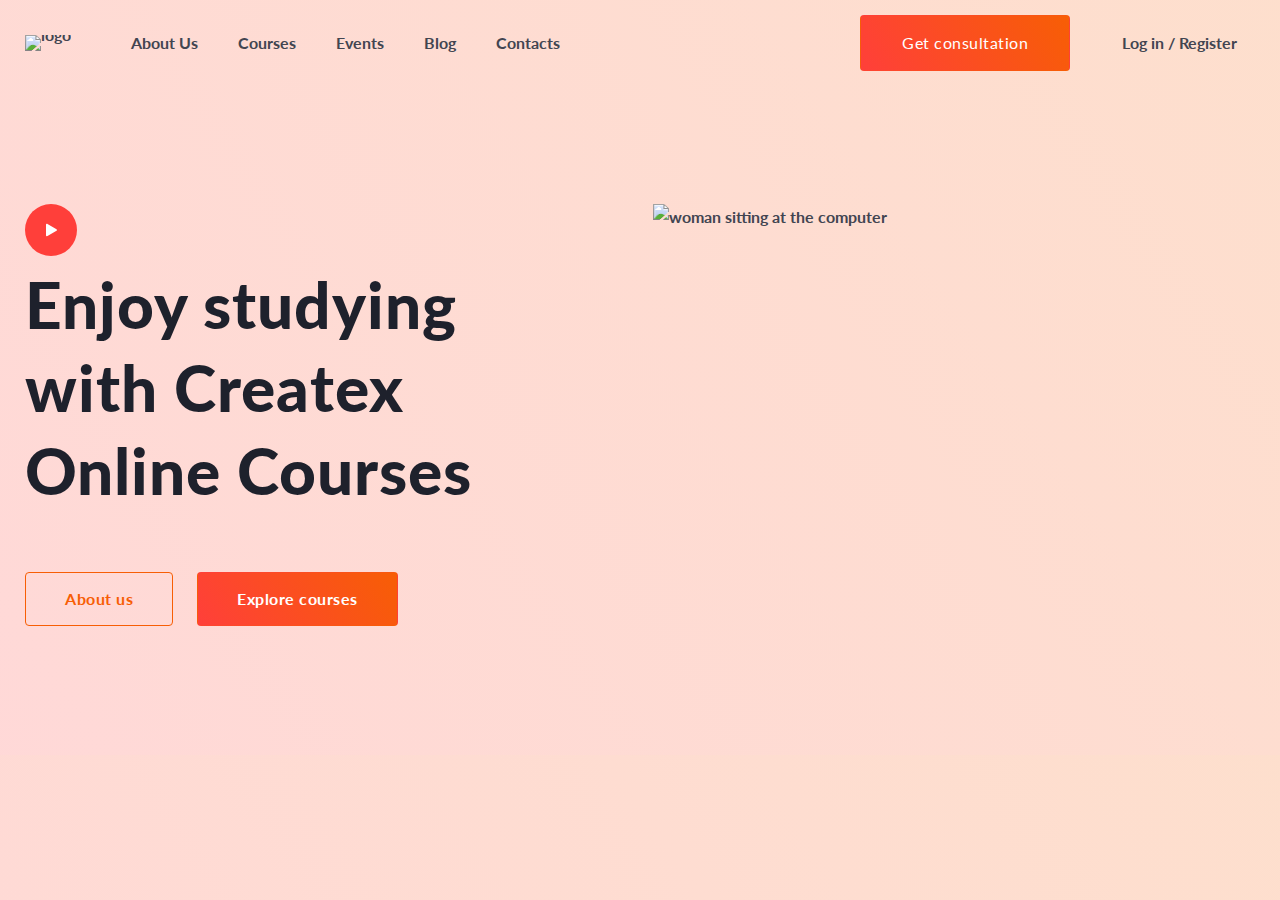
==== index.html @ 12f31314 "добавляет стилизацию к секции и еще штучки" ====
<!DOCTYPE html>
<html lang="en">
  <head>
    <meta charset="UTF-8" />
    <meta http-equiv="X-UA-Compatible" content="IE=edge" />
    <meta name="viewport" content="width=device-width, initial-scale=1.0" />
    <title>CreatX</title>
    <link rel="preconnect" href="https://fonts.googleapis.com" />
    <link rel="preconnect" href="https://fonts.gstatic.com" crossorigin />
    <link
      href="https://fonts.googleapis.com/css2?family=Lato:wght@400;700&display=swap"
      rel="stylesheet"
    />
    <link
      rel="stylesheet"
      href="https://cdn.jsdelivr.net/npm/modern-normalize@1.1.0/modern-normalize.min.css"
    />
    <link rel="stylesheet" href="./css/styles.css" />
  </head>
  <body>
    <!-- header -->
    <header class="header">
      <div class="container header-container">
        <nav class="menu">
          <div class="left-side-header">
            <a href="./index.html" class="link menu-link">
              <img
                src="./images/logo/logo.png"
                width="130"
                height="22"
                alt="logo"
              />
            </a>
            <a href="" class="link menu-link">About Us</a>
            <a href="" class="link menu-link">Courses</a>
            <a href="" class="link menu-link">Events</a>
            <a href="" class="link menu-link">Blog</a>
            <a href="" class="link menu-link">Contacts</a>
          </div>

          <div class="right-side-header">
            <button type="button" class="btn consultation-btn button-fill">
              Get consultation
            </button>
            <button type="button" class="btn modal-btn">
              <svg class="icon" width="20" height="20">
                <use href="./images/icon/symbol-defs.svg#profile"></use>
              </svg>
              <span class="text-register">Log in / Register</span>
            </button>
          </div>
        </nav>
      </div>
    </header>

    <!-- main -->
    <main class="main">
      <!-- <img src="./images/bg-images/shapes.png" class="bg-1" alt="" />
      <img src="./images/bg-images/shapes-2.png" class="bg-2" alt="" />
      <img
        src="./images/bg-images/circles.png"
        class="bg-3"
        width="284"
        height="284"
        alt=""
      /> -->
      <section class="section action-section">
        <!-- <img src="./images/bg-images/circles.png" alt="bg-1">
        <img src="./images/bg-images/dots.png" alt="bg-2">
        <img src="./images/bg-images/shapes-1.png" alt="bg-3"> -->
        <div class="container action-container">
          <div class="left-side-action">
            <a
              href="https://www.youtube.com/"
              class="link play-link"
              target="_blank"
              rel="noopener noreferrer nofollow"
            >
              <span class="circle"></span>
            </a>
            <h1 class="title main-title">
              Enjoy studying with Createx Online Courses
            </h1>
            <div class="action-link-wrapper">
              <a href="" class="link action-blank-link button-blank"
                >About us</a
              >
              <a href="" class="link action-fill-link button-fill"
                >Explore courses</a
              >
            </div>
          </div>
          <img
            src="./images/bg-images/illustration.svg"
            width="602"
            height="551"
            alt="woman sitting at the computer"
          />
        </div>
      </section>
    </main>
  </body>
</html>
---- css/styles.css ----
:root{
    --primary-text-color:#424551;
    --secondary-text-color:#1E212C;
    --white-text-color: #ffffff;
    --text-accent-color:#F75E05;
    --bg-accent-color-alfa: linear-gradient(55.95deg, rgba(255, 63, 58, 0.2) 0%, rgba(247, 94, 5, 0.2) 100%);
    --bg-accent-color:linear-gradient(55.95deg, rgb(255, 63, 58) 0%, rgb(247, 94, 5) 100%);
    --transition-dur-and-func:250ms cubic-bezier(.53, .72, 1, 1);
}


/* ===========================RESET STYLES=========================== */
h1,
h2,
h3,
h4,
h5,
h6,
p {
    margin: 0;
    padding: 0;
}

ul,
ol {
    margin: 0;
    padding: 0;
    list-style: none;
}

button {
    cursor: pointer;
    border: none;
}

a {
    text-decoration: none;
    color: inherit;
}
/* ===========================/RESET STYLES=========================== */

/* ===========================BASIC STYLES=========================== */
body{
    font-family: 'Lato', sans-serif;
    font-weight: 700;
    color: var(--primary-text-color);
    background-image: var(--bg-accent-color-alfa);
    font-size: 16px;
    line-height: 1.6;
}
.current{
    color: var(--text-accent-color);
}
.container{
    width: 1260px;
    padding-left: 15px;
    padding-right: 15px;
    margin-left: auto;
    margin-right: auto;
}
.button-fill{
    width: 210px;
    text-align: center;
    background-image: var(--bg-accent-color);
    border-radius: 4px;
    color: var(--white-text-color);
    line-height: 3.25;
    letter-spacing: 0.5px;
    border: 1px solid transparent;
    scale: 1;
    transition: color var(--transition-dur-and-func), border-color var(--transition-dur-and-func), background-image var(--transition-dur-and-func), background-color var(--transition-dur-and-func), scale var(--transition-dur-and-func);
}
.button-fill:hover,
.button-fill:focus{
    border-color: var(--text-accent-color);
    background-image: none;
    background-color: rgba(0, 0, 0, 0);
    color: var(--text-accent-color);
    scale: 1.07;
}
.button-blank{
    width: 148px;
    border: 1px solid var(--text-accent-color);
    border-radius: 4px;
    font-weight: 700;
    line-height: 3.25;
    letter-spacing: 0.5px;
    color: var(--text-accent-color);
    text-align: center;
    scale: 1;
    transition: color var(--transition-dur-and-func), border-color var(--transition-dur-and-func), background-image var(--transition-dur-and-func), scale var(--transition-dur-and-func);
}
.button-blank:hover,
.button-blank:focus{
    border-color: transparent;
    background-image: var(--bg-accent-color);
    color: var(--white-text-color);
    scale: 1.07;
}
.icon{
    fill: #424551;
}

/* .bg-1{
    position: absolute;
    top: 133px;
    left: 82px;

}
.bg-2{
    position: absolute;
    top: 0;
    right: 7.4%;

}
.bg-3{
    position: absolute;
        width: 284px;
        height: 284px;
        left: -112px;
        top: 896px;
} */
/* ===========================/BASIC STYLES=========================== */

/* ===========================HEADER STYLES=========================== */
.header-container{
    margin-top: 15px;
}
.menu{
    display: flex;
    align-items: center;
    justify-content: space-between;
}
.menu-link:nth-of-type(1){
    line-height: 0;
    margin-right: 20px;
}
.consultation-btn{
    animation: shake-horizontal 8s cubic-bezier(0.455, 0.030, 0.515, 0.955) 6s infinite;
}
.left-side-header{
    display: flex;
    align-items: center;
    gap: 40px;
}
.right-side-header{
    display: flex;
    gap: 5px;
}
.modal-btn{
    display: flex;
    justify-content: center;
    align-items: center;
    gap: 8px;
    width: 180px;
    background: none;
    padding: 13px 0;

}
.text-register{
    color: var(--primary-text-color);
    font-weight: 700;
    font-size: 16px;
    line-height: 1.6;
}

@keyframes shake-horizontal {

    0%,
    20% {
        transform: translateX(0);
    }

    2%,
    6%,
    10%,
    14% {
        transform: translateX(-10px);
    }

    4%,
    8%,
    12% {
        transform: translateX(10px);
    }

    16% {
        transform: translateX(8px);
    }

    18% {
        transform: translateX(-8px);
    }
}
/* ===========================/HEADER STYLES=========================== */

/* ===========================ACTION STYLES=========================== */
/* .action-section{
    position: relative;
    background-image: url(../images/bg-images/circles.png);
    background-repeat: no-repeat;
    background-position: left bottom;
    background-image: url(../images/bg-images/shapes.png);
    background-position: 0 0;
} */
.action-container{
    display: flex;
    flex-wrap: nowrap;
    justify-content: space-between;
    margin-top: 133px;
}
.play-link{
    position: relative;
    display: inline-block;
    width: 52px;
    height: 52px;
    padding: 16px;
    background-image: url(../images/button/polygon.svg);
    background-repeat: no-repeat;
    background-position: center;
    background-color: #FF3F3A;
    border-radius: 50%;
}

.play-link:hover .circle::after {
    content: '';
    display: block;
    position: absolute;
    top: 50%;
    left: 50%;
    transform: translate(-50%, -50%);
    width: 150%;
    height: 150%;
    border-radius: 50%;
    background-color: #FF3F3A;
    opacity: 0.12;
    z-index: -1;
    box-shadow: 0px 4px 4px rgba(0, 0, 0, 0.25);
}
.main-title{
    width: 496px;
    margin-bottom: 60px;
    font-weight: 900;
    font-size: 64px;
    line-height: 1.3;
    letter-spacing: 1px;
    color: var(--secondary-text-color);
}
.action-link-wrapper{
    display: flex;
    align-items: center;
    gap: 24px;
}
.action-fill-link{
    width: 201px;
}
.action-blank-link{
    width: 148px;
}
/* ===========================/ACTION STYLES=========================== */
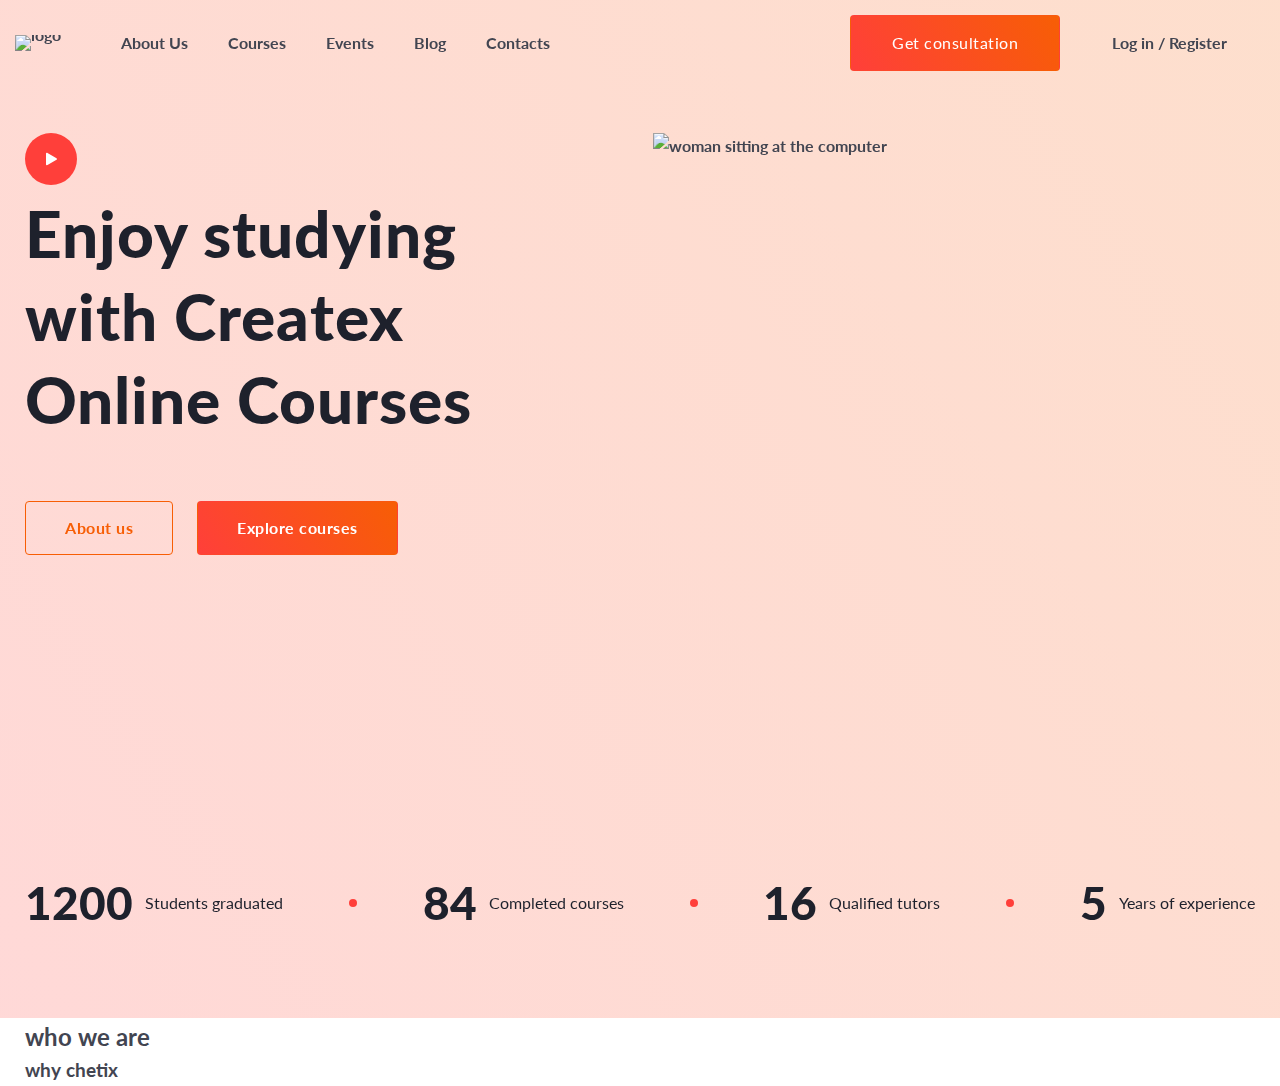
==== commit 00b7b1f0: "разметка и оформление achievements" ====
--- a/index.html
+++ b/index.html
@@ -8,7 +8,7 @@
     <link rel="preconnect" href="https://fonts.googleapis.com" />
     <link rel="preconnect" href="https://fonts.gstatic.com" crossorigin />
     <link
-      href="https://fonts.googleapis.com/css2?family=Lato:wght@400;700&display=swap"
+      href="https://fonts.googleapis.com/css2?family=Lato:wght@400;700;900&display=swap"
       rel="stylesheet"
     />
     <link
@@ -55,47 +55,68 @@
 
     <!-- main -->
     <main class="main">
-      <!-- <img src="./images/bg-images/shapes.png" class="bg-1" alt="" />
-      <img src="./images/bg-images/shapes-2.png" class="bg-2" alt="" />
-      <img
-        src="./images/bg-images/circles.png"
-        class="bg-3"
-        width="284"
-        height="284"
-        alt=""
-      /> -->
+      <!-- Action section -->
       <section class="section action-section">
-        <!-- <img src="./images/bg-images/circles.png" alt="bg-1">
-        <img src="./images/bg-images/dots.png" alt="bg-2">
-        <img src="./images/bg-images/shapes-1.png" alt="bg-3"> -->
         <div class="container action-container">
-          <div class="left-side-action">
-            <a
-              href="https://www.youtube.com/"
-              class="link play-link"
-              target="_blank"
-              rel="noopener noreferrer nofollow"
-            >
-              <span class="circle"></span>
-            </a>
-            <h1 class="title main-title">
-              Enjoy studying with Createx Online Courses
-            </h1>
-            <div class="action-link-wrapper">
-              <a href="" class="link action-blank-link button-blank"
-                >About us</a
+          <div class="main-action-wrapper">
+            <div class="left-side-action">
+              <a
+                href="https://www.youtube.com/"
+                class="link play-link"
+                target="_blank"
+                rel="noopener noreferrer nofollow"
               >
-              <a href="" class="link action-fill-link button-fill"
-                >Explore courses</a
-              >
+                <span class="circle"></span>
+              </a>
+              <h1 class="title main-title">
+                Enjoy studying with Createx Online Courses
+              </h1>
+              <div class="action-link-wrapper">
+                <a href="" class="link action-blank-link button-blank"
+                  >About us</a
+                >
+                <a href="" class="link action-fill-link button-fill"
+                  >Explore courses</a
+                >
+              </div>
             </div>
+            <img
+              src="./images/bg-images/illustration.svg"
+              width="602"
+              height="551"
+              alt="woman sitting at the computer"
+            />
           </div>
-          <img
-            src="./images/bg-images/illustration.svg"
-            width="602"
-            height="551"
-            alt="woman sitting at the computer"
-          />
+
+          <div class="achievements">
+            <p class="achievements-text">
+              <span class="number-achievements">1200</span>
+              Students graduated
+            </p>
+
+            <p class="achievements-text">
+              <span class="number-achievements">84</span>
+              Completed courses
+            </p>
+
+            <p class="achievements-text">
+              <span class="number-achievements">16</span>
+              Qualified tutors
+            </p>
+
+            <p class="achievements-text">
+              <span class="number-achievements">5</span>
+              Years of experience
+            </p>
+          </div>
+        </div>
+      </section>
+
+      <!-- About section -->
+      <section class="section about-section">
+        <div class="container about-containee">
+          <h2>who we are</h2>
+          <h3>why chetix</h3>
         </div>
       </section>
     </main>
--- a/css/styles.css
+++ b/css/styles.css
@@ -6,6 +6,7 @@
     --bg-accent-color-alfa: linear-gradient(55.95deg, rgba(255, 63, 58, 0.2) 0%, rgba(247, 94, 5, 0.2) 100%);
     --bg-accent-color:linear-gradient(55.95deg, rgb(255, 63, 58) 0%, rgb(247, 94, 5) 100%);
     --transition-dur-and-func:250ms cubic-bezier(.53, .72, 1, 1);
+    --primary-color:#FF3F3A;
 }
 
 
@@ -123,6 +124,9 @@
 /* ===========================/BASIC STYLES=========================== */
 
 /* ===========================HEADER STYLES=========================== */
+.header{
+    position: fixed;
+}
 .header-container{
     margin-top: 15px;
 }
@@ -195,19 +199,18 @@
 /* ===========================/HEADER STYLES=========================== */
 
 /* ===========================ACTION STYLES=========================== */
-/* .action-section{
+.action-section{
+    padding-top: 133px;
+    padding-bottom: 85px;
     position: relative;
-    background-image: url(../images/bg-images/circles.png);
+    background-image: url(../images/bg-images/circles.png), url(../images/bg-images/shapes-2.png);
     background-repeat: no-repeat;
-    background-position: left bottom;
-    background-image: url(../images/bg-images/shapes.png);
-    background-position: 0 0;
-} */
-.action-container{
+    background-position: left bottom, 133px 82px;
+}
+.main-action-wrapper{
     display: flex;
     flex-wrap: nowrap;
     justify-content: space-between;
-    margin-top: 133px;
 }
 .play-link{
     position: relative;
@@ -218,11 +221,11 @@
     background-image: url(../images/button/polygon.svg);
     background-repeat: no-repeat;
     background-position: center;
-    background-color: #FF3F3A;
+    background-color: var(--primary-color);
     border-radius: 50%;
 }
 
-.play-link:hover .circle::after {
+.play-link .circle::after {
     content: '';
     display: block;
     position: absolute;
@@ -232,10 +235,14 @@
     width: 150%;
     height: 150%;
     border-radius: 50%;
-    background-color: #FF3F3A;
-    opacity: 0.12;
+    background-color: var(--primary-color);
+    opacity: 0;
     z-index: -1;
     box-shadow: 0px 4px 4px rgba(0, 0, 0, 0.25);
+    transition: opacity var(--transition-dur-and-func);
+}
+.play-link:hover .circle::after{
+    opacity: 0.12;;
 }
 .main-title{
     width: 496px;
@@ -257,4 +264,41 @@
 .action-blank-link{
     width: 148px;
 }
-/* ===========================/ACTION STYLES=========================== */+.achievements{
+    display: flex;
+    justify-content: space-between;
+    align-items: center;
+    flex-wrap: wrap;
+    margin-top: 189px;
+
+}
+.achievements-text:not(:last-child)::after{
+    content: '';
+    display: inline-block;
+    width: 8px;
+    height: 8px;
+    margin-left: 66px;
+    border-radius: 50%;
+    background: var(--primary-color);
+}
+.number-achievements{
+    font-weight: 900;
+    font-size: 46px;
+    margin-right: 12px;
+    line-height: 1.3;
+    color: var(--secondary-text-color);
+}
+.achievements-text{
+    font-weight: 400;
+    color: var(--secondary-text-color);
+    display: flex;
+    flex-wrap: nowrap;
+    align-items: center;
+}
+/* ===========================/ACTION STYLES=========================== */
+
+/* ===========================ABOUT STYLES=========================== */
+.about-section{
+    background-color: #fff;
+}
+/* ===========================/ABOUT STYLES=========================== */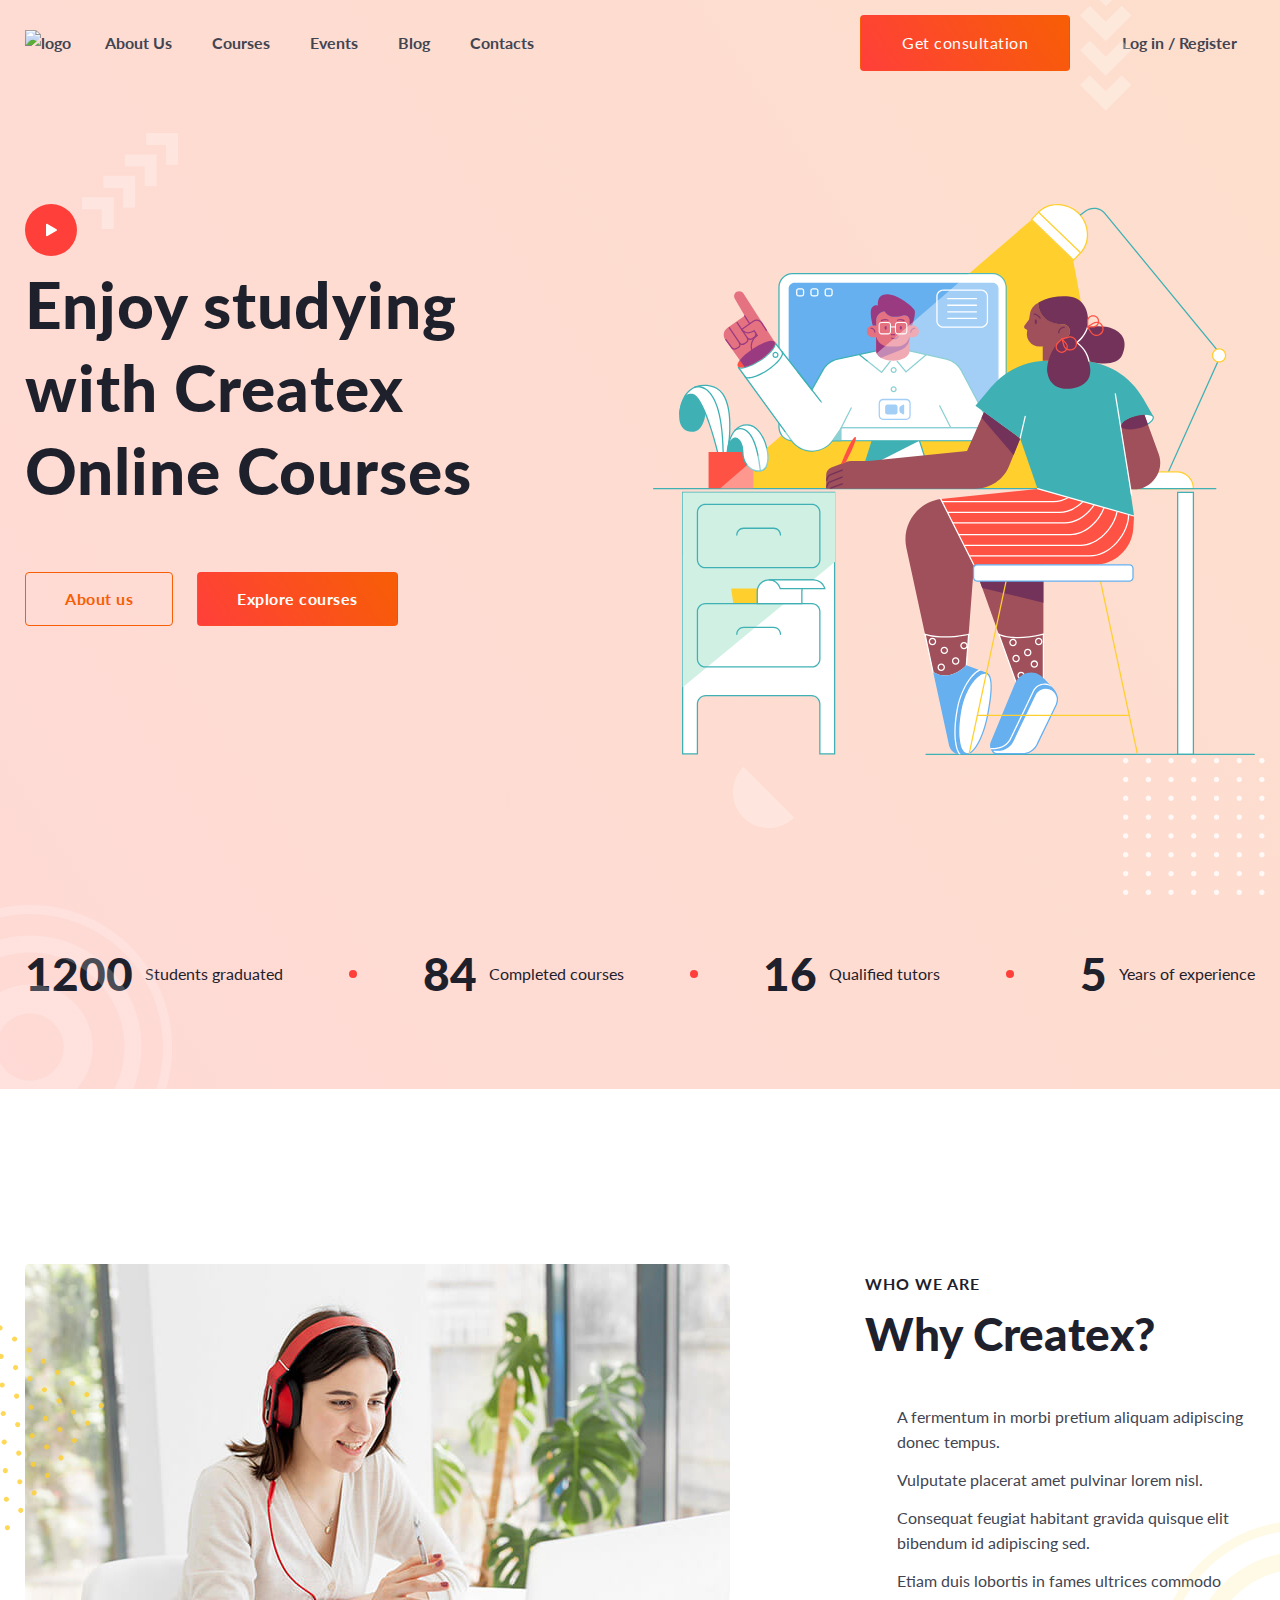
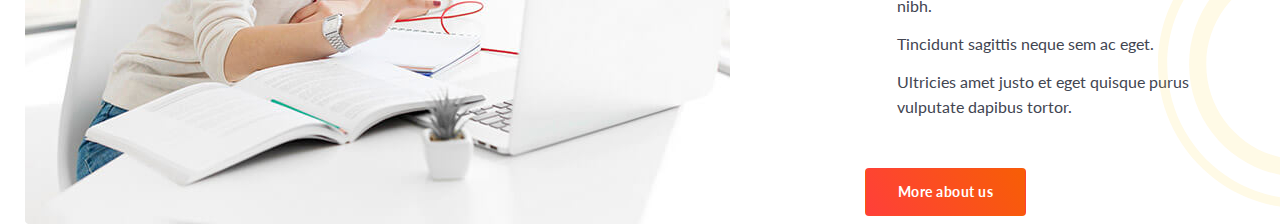
==== commit 3d937cf2: "какие-то еще чтуки дрюки и готовую вторую секцию" ====
--- a/index.html
+++ b/index.html
@@ -20,10 +20,12 @@
   <body>
     <!-- header -->
     <header class="header">
+      <img src="./images/bg-images/header/shapes-2.png" class="bg-2" alt="" />
+      <img src="./images/bg-images/header/shapes.png" class="bg-3" alt="" />
       <div class="container header-container">
         <nav class="menu">
           <div class="left-side-header">
-            <a href="./index.html" class="link menu-link">
+            <a href="./index.html" class="link logo">
               <img
                 src="./images/logo/logo.png"
                 width="130"
@@ -57,6 +59,17 @@
     <main class="main">
       <!-- Action section -->
       <section class="section action-section">
+        <img
+          src="./images/bg-images/section-1/circles.png"
+          class="bg-1"
+          alt="bg-1"
+        />
+        <img src="./images/bg-images/section-1/dots.png" class="bg-4" alt="" />
+        <img
+          src="./images/bg-images/section-1/vector.png"
+          class="bg-5"
+          alt=""
+        />
         <div class="container action-container">
           <div class="main-action-wrapper">
             <div class="left-side-action">
@@ -81,7 +94,7 @@
               </div>
             </div>
             <img
-              src="./images/bg-images/illustration.svg"
+              src="./images/bg-images/section-1/illustration.svg"
               width="602"
               height="551"
               alt="woman sitting at the computer"
@@ -114,9 +127,82 @@
 
       <!-- About section -->
       <section class="section about-section">
-        <div class="container about-containee">
-          <h2>who we are</h2>
-          <h3>why chetix</h3>
+        <img
+          src="./images/bg-images/section-2/dots.svg"
+          class="bg-2-1"
+          alt=""
+        />
+        <img
+          src="./images/bg-images/section-2/circles.svg"
+          class="bg-2-2"
+          alt=""
+        />
+        <div class="container about-container">
+          <img
+            src="./images/bg-images/section-2/image.jpg"
+            alt="woman in headphones sitting at a computer"
+            width="705"
+            height="560"
+          />
+          <div class="right-side-container">
+            <p class="about-slogan">Who we are</p>
+            <h2 class="about-title">Why Createx?</h2>
+            <ul class="about-list">
+              <li class="about-item">
+                <svg class="about-list-icon" width="16" height="16">
+                  <use href="./images/icon/symbol-defs.svg#check"></use>
+                </svg>
+                <p class="list-about-text">
+                  A fermentum in morbi pretium aliquam adipiscing donec tempus.
+                </p>
+              </li>
+              <li class="about-item">
+                <svg class="about-list-icon" width="16" height="16">
+                  <use href="./images/icon/symbol-defs.svg#check"></use>
+                </svg>
+                <p class="list-about-text">
+                  Vulputate placerat amet pulvinar lorem nisl.
+                </p>
+              </li>
+              <li class="about-item">
+                <svg class="about-list-icon" width="16" height="16">
+                  <use href="./images/icon/symbol-defs.svg#check"></use>
+                </svg>
+                <p class="list-about-text">
+                  Consequat feugiat habitant gravida quisque elit bibendum id
+                  adipiscing sed.
+                </p>
+              </li>
+              <li class="about-item">
+                <svg class="about-list-icon" width="16" height="16">
+                  <use href="./images/icon/symbol-defs.svg#check"></use>
+                </svg>
+                <p class="list-about-text">
+                  Etiam duis lobortis in fames ultrices commodo nibh.
+                </p>
+              </li>
+              <li class="about-item">
+                <svg class="about-list-icon" width="16" height="16">
+                  <use href="./images/icon/symbol-defs.svg#check"></use>
+                </svg>
+                <p class="list-about-text">
+                  Tincidunt sagittis neque sem ac eget.
+                </p>
+              </li>
+              <li class="about-item">
+                <svg class="about-list-icon" width="16" height="16">
+                  <use href="./images/icon/symbol-defs.svg#check"></use>
+                </svg>
+                <p class="list-about-text">
+                  Ultricies amet justo et eget quisque purus vulputate dapibus
+                  tortor.
+                </p>
+              </li>
+            </ul>
+            <button type="button" class="about-button button-fill">
+              More about us
+            </button>
+          </div>
         </div>
       </section>
     </main>
--- a/css/styles.css
+++ b/css/styles.css
@@ -68,7 +68,7 @@
     line-height: 3.25;
     letter-spacing: 0.5px;
     border: 1px solid transparent;
-    scale: 1;
+    scale:1;
     transition: color var(--transition-dur-and-func), border-color var(--transition-dur-and-func), background-image var(--transition-dur-and-func), background-color var(--transition-dur-and-func), scale var(--transition-dur-and-func);
 }
 .button-fill:hover,
@@ -77,7 +77,7 @@
     background-image: none;
     background-color: rgba(0, 0, 0, 0);
     color: var(--text-accent-color);
-    scale: 1.07;
+    scale:1.07;
 }
 .button-blank{
     width: 148px;
@@ -88,7 +88,7 @@
     letter-spacing: 0.5px;
     color: var(--text-accent-color);
     text-align: center;
-    scale: 1;
+    scale:1;
     transition: color var(--transition-dur-and-func), border-color var(--transition-dur-and-func), background-image var(--transition-dur-and-func), scale var(--transition-dur-and-func);
 }
 .button-blank:hover,
@@ -96,40 +96,30 @@
     border-color: transparent;
     background-image: var(--bg-accent-color);
     color: var(--white-text-color);
-    scale: 1.07;
+    scale:1.07;
 }
 .icon{
     fill: #424551;
 }
 
-/* .bg-1{
+/* ===========================/BASIC STYLES=========================== */
+
+/* ===========================HEADER STYLES=========================== */
+.header{
+    position: relative;
+    padding-top: 15px;
+}
+.bg-2{
     position: absolute;
     top: 133px;
     left: 82px;
-
-}
-.bg-2{
+}
+.bg-3{
     position: absolute;
     top: 0;
-    right: 7.4%;
-
-}
-.bg-3{
-    position: absolute;
-        width: 284px;
-        height: 284px;
-        left: -112px;
-        top: 896px;
-} */
-/* ===========================/BASIC STYLES=========================== */
-
-/* ===========================HEADER STYLES=========================== */
-.header{
-    position: fixed;
-}
-.header-container{
-    margin-top: 15px;
-}
+    right: 96px;
+}
+
 .menu{
     display: flex;
     align-items: center;
@@ -139,13 +129,23 @@
     line-height: 0;
     margin-right: 20px;
 }
+.menu-link{
+    transition: color var(--transition-dur-and-func), scale var(--transition-dur-and-func);
+    padding: 6px;
+    scale:1;
+}
+.menu-link:hover,
+.menu-link:focus{
+    color: var(--primary-color);
+    scale:1.1;
+}
 .consultation-btn{
     animation: shake-horizontal 8s cubic-bezier(0.455, 0.030, 0.515, 0.955) 6s infinite;
 }
 .left-side-header{
     display: flex;
     align-items: center;
-    gap: 40px;
+    gap: 28px;
 }
 .right-side-header{
     display: flex;
@@ -199,13 +199,29 @@
 /* ===========================/HEADER STYLES=========================== */
 
 /* ===========================ACTION STYLES=========================== */
+.bg-1{
+    position: absolute;
+    left: 0;
+    bottom: 0;
+}
+.bg-4{
+    position: absolute;
+    bottom: 194px;
+    right: 0;
+}
+.bg-5{
+    position: absolute;
+    bottom: 261px;
+    left: 733px;
+}
 .action-section{
+    position: relative;
     padding-top: 133px;
     padding-bottom: 85px;
-    position: relative;
+    /* position: relative;
     background-image: url(../images/bg-images/circles.png), url(../images/bg-images/shapes-2.png);
     background-repeat: no-repeat;
-    background-position: left bottom, 133px 82px;
+    background-position: left bottom, 133px 82px; */
 }
 .main-action-wrapper{
     display: flex;
@@ -299,6 +315,67 @@
 
 /* ===========================ABOUT STYLES=========================== */
 .about-section{
+    position: relative;
+    padding-top: 175px;
     background-color: #fff;
 }
+.bg-2-1{
+    position: absolute;
+    left: 0;
+    top: 235px;
+}
+.bg-2-2{
+    position: absolute;
+    top: 432px;
+    right: 0;
+}
+.about-container{
+    display: flex;
+    justify-content: space-between;
+    align-items: center;
+}
+.about-slogan{
+    margin-bottom: 8px;
+    line-height: 1.5;
+    letter-spacing: 1px;
+    text-transform: uppercase;
+    color: var(--secondary-text-color);
+}
+.right-side-container{
+    margin-left: 135px;
+}
+.about-title{
+    margin-bottom: 40px;
+    font-weight: 900;
+    font-size: 46px;
+    line-height: 1.3;
+    color: var(--secondary-text-color);
+}
+.about-item{
+    display: flex;
+    align-items: flex-start;
+    justify-content: flex-start;
+    gap: 16px;
+    margin-bottom: 12px;
+}
+.about-list{
+    margin-bottom: 48px;
+}
+.about-item:last-child{
+    margin-bottom: 0;
+}
+.list-about-text{
+    width: 358px;
+    font-weight: 400;
+}
+.about-list-icon{
+    margin-top: 5px;
+    fill: var(--primary-color);
+}
+.about-button{
+    font-size: 14px;
+    line-height: 3.14;
+    font-weight: 700;
+    width: 161px;
+}
 /* ===========================/ABOUT STYLES=========================== */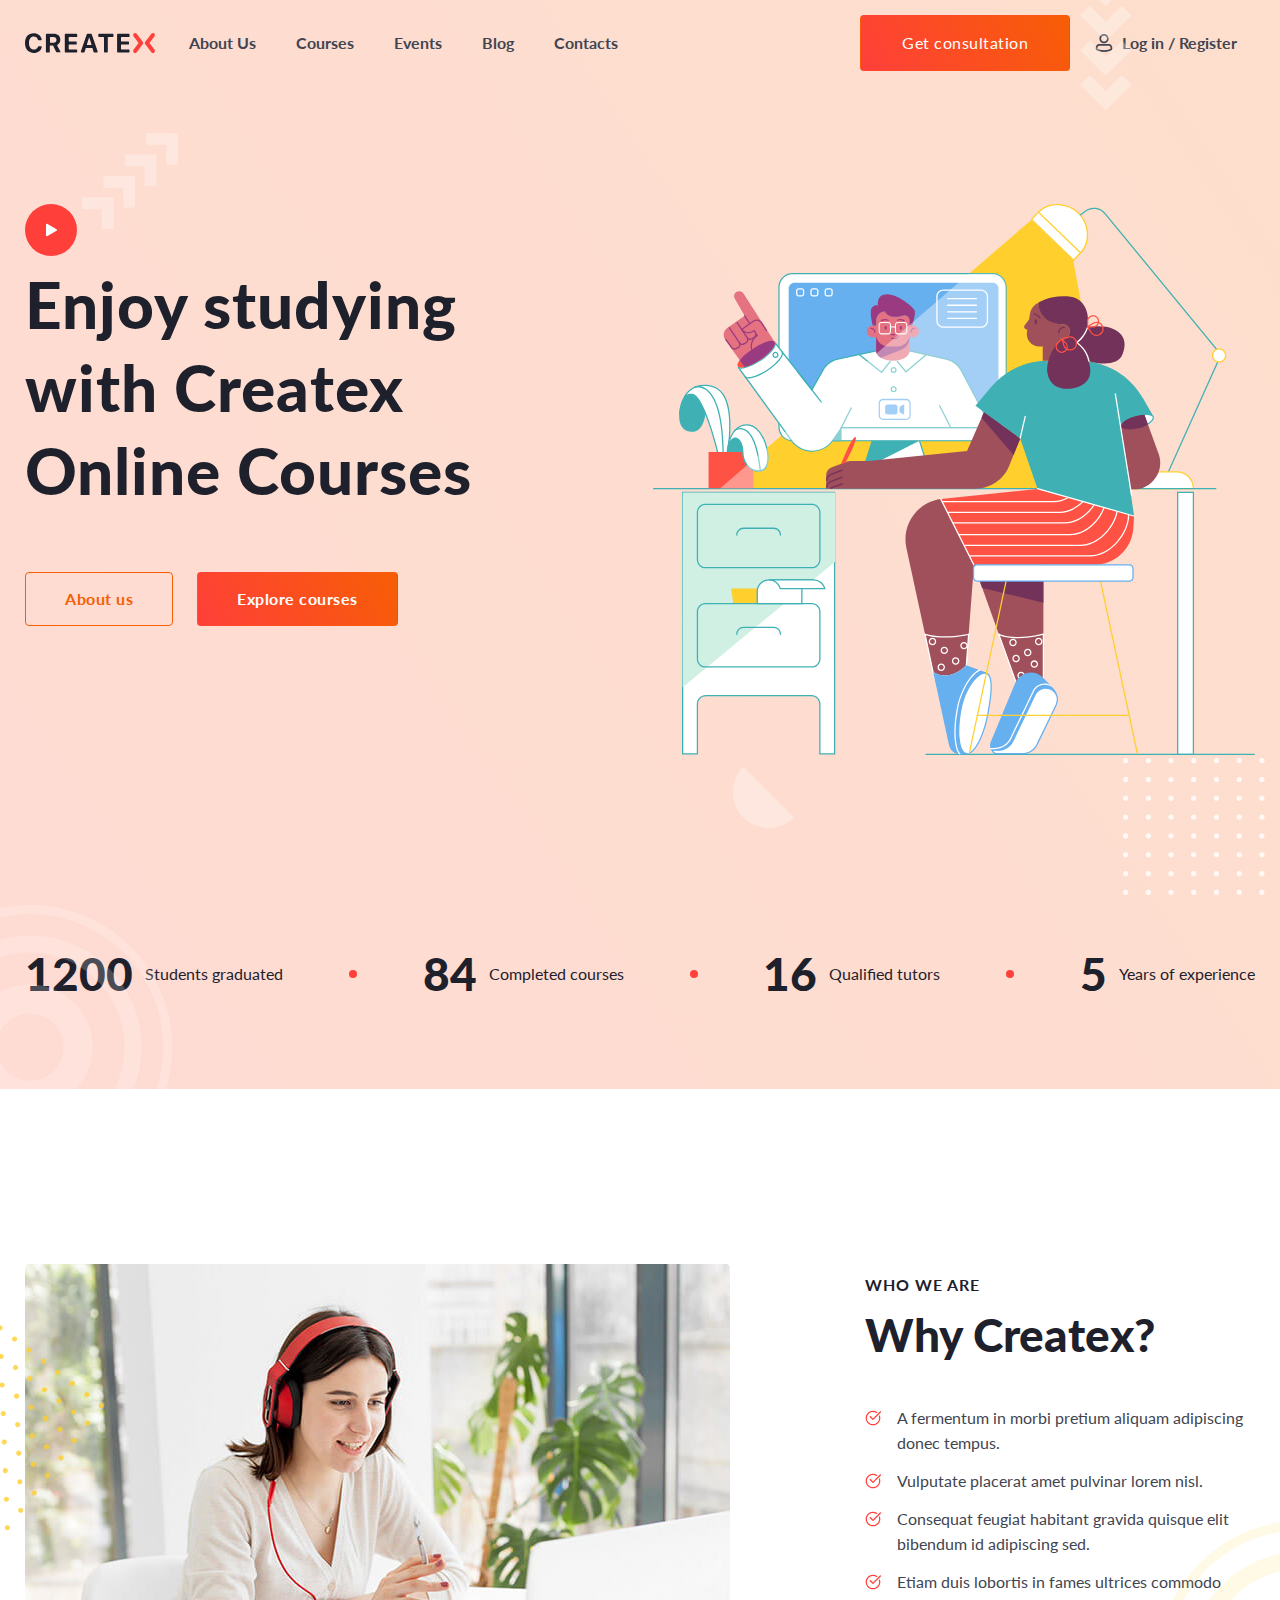
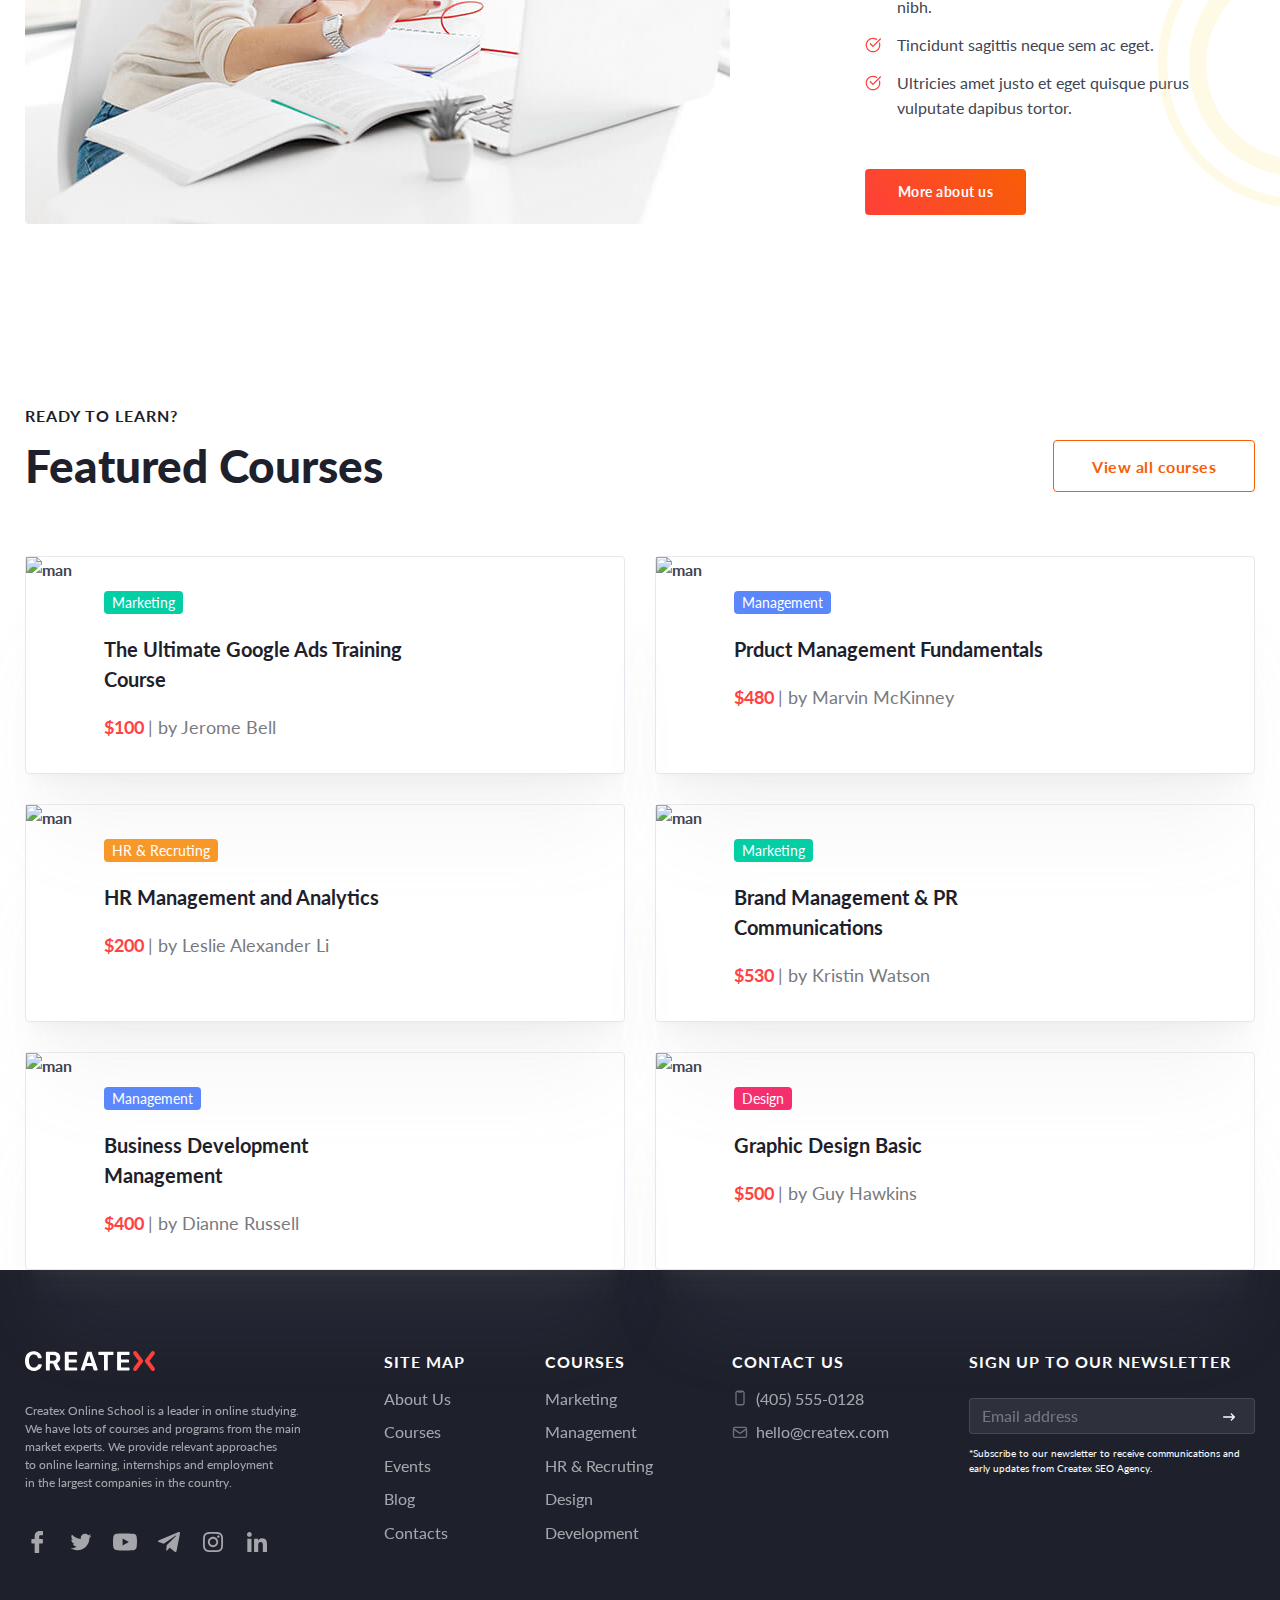
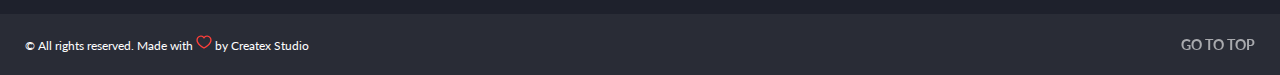
==== commit 13315b7d: "готовый футер" ====
--- a/index.html
+++ b/index.html
@@ -19,7 +19,7 @@
   </head>
   <body>
     <!-- header -->
-    <header class="header">
+    <header class="header" id="header">
       <img src="./images/bg-images/header/shapes-2.png" class="bg-2" alt="" />
       <img src="./images/bg-images/header/shapes.png" class="bg-3" alt="" />
       <div class="container header-container">
@@ -27,7 +27,7 @@
           <div class="left-side-header">
             <a href="./index.html" class="link logo">
               <img
-                src="./images/logo/logo.png"
+                src="./images/logo/black-logo.svg"
                 width="130"
                 height="22"
                 alt="logo"
@@ -199,12 +199,258 @@
                 </p>
               </li>
             </ul>
-            <button type="button" class="about-button button-fill">
-              More about us
-            </button>
-          </div>
+            <a href="#" class="about-button button-fill"> More about us </a>
+          </div>
+        </div>
+      </section>
+
+      <!-- courses section -->
+      <section class="courses-section">
+        <div class="container courses-container">
+          <p class="courses-heading">Ready to learn?</p>
+          <div class="upper-container">
+            <h2 class="courses-title">Featured Courses</h2>
+            <a href="#" class="link button-blank courses-button">
+              View all courses</a
+            >
+          </div>
+
+          <ul class="courses-list">
+            <li class="courses-item">
+              <img src="./images/courses/image-1.jpg" alt="man" />
+              <div class="courses-right-item-container">
+                <p class="job-position marketing">Marketing</p>
+                <h3 class="job-description">
+                  The Ultimate Google Ads Training Course
+                </h3>
+                <p class="job-subtitle">
+                  <span class="courses-price">$100 </span>
+                  | by Jerome Bell
+                </p>
+              </div>
+            </li>
+
+            <li class="courses-item">
+              <img src="./images/courses/image-2.jpg" alt="man" />
+              <div class="courses-right-item-container">
+                <p class="job-position manager">Management</p>
+                <h3 class="job-description">Prduct Management Fundamentals</h3>
+                <p class="job-subtitle">
+                  <span class="courses-price">$480 </span>
+                  | by Marvin McKinney
+                </p>
+              </div>
+            </li>
+
+            <li class="courses-item">
+              <img src="./images/courses/image-3.jpg" alt="man" />
+              <div class="courses-right-item-container">
+                <p class="job-position hr">HR & Recruting</p>
+                <h3 class="job-description">HR Management and Analytics</h3>
+                <p class="job-subtitle">
+                  <span class="courses-price">$200 </span>
+                  | by Leslie Alexander Li
+                </p>
+              </div>
+            </li>
+
+            <li class="courses-item">
+              <img src="./images/courses/image-4.jpg" alt="man" />
+              <div class="courses-right-item-container">
+                <p class="job-position marketing">Marketing</p>
+                <h3 class="job-description">
+                  Brand Management & PR Communications
+                </h3>
+                <p class="job-subtitle">
+                  <span class="courses-price">$530 </span>
+                  | by Kristin Watson
+                </p>
+              </div>
+            </li>
+
+            <li class="courses-item">
+              <img src="./images/courses/image-5.jpg" alt="man" />
+              <div class="courses-right-item-container">
+                <p class="job-position manager">Management</p>
+                <h3 class="job-description">Business Development Management</h3>
+                <p class="job-subtitle">
+                  <span class="courses-price">$400 </span>
+                  | by Dianne Russell
+                </p>
+              </div>
+            </li>
+
+            <li class="courses-item">
+              <img src="./images/courses/image-6.jpg" alt="man" />
+              <div class="courses-right-item-container">
+                <p class="job-position design">Design</p>
+                <h3 class="job-description">Graphic Design Basic</h3>
+                <p class="job-subtitle">
+                  <span class="courses-price">$500 </span>
+                  | by Guy Hawkins
+                </p>
+              </div>
+            </li>
+          </ul>
         </div>
       </section>
     </main>
+
+    <!-- footer -->
+    <footer class="footer">
+      <div class="container footer-container">
+        <div class="main-footer-wrapper">
+          <div class="left-side-footer-wrapper">
+            <a class="lonk logo" href="./index.html">
+              <img src="./images/logo/white-logo.svg" alt="logo" />
+            </a>
+            <p class="footer-text">
+              Createx Online School is a leader in online studying. We have lots
+              of courses and programs from the main market experts. We provide
+              relevant approaches to online learning, internships and employment
+              in the largest companies in the country.
+            </p>
+            <ul class="footer-social-list">
+              <li class="footer-social-item">
+                <a href="" class="footer-social-link">
+                  <svg class="footer-social-icon" width="24" height="24">
+                    <use href="./images/icon/symbol-defs.svg#facebook"></use>
+                  </svg>
+                </a>
+              </li>
+              <li class="footer-social-item">
+                <a href="" class="footer-social-link">
+                  <svg class="footer-social-icon" width="24" height="24">
+                    <use href="./images/icon/symbol-defs.svg#twitter"></use>
+                  </svg>
+                </a>
+              </li>
+              <li class="footer-social-item">
+                <a href="" class="footer-social-link">
+                  <svg class="footer-social-icon" width="24" height="24">
+                    <use href="./images/icon/symbol-defs.svg#youtube"></use>
+                  </svg>
+                </a>
+              </li>
+              <li class="footer-social-item">
+                <a href="" class="footer-social-link">
+                  <svg class="footer-social-icon" width="24" height="24">
+                    <use href="./images/icon/symbol-defs.svg#telegram"></use>
+                  </svg>
+                </a>
+              </li>
+              <li class="footer-social-item">
+                <a href="" class="footer-social-link">
+                  <svg class="footer-social-icon" width="24" height="24">
+                    <use href="./images/icon/symbol-defs.svg#instagram"></use>
+                  </svg>
+                </a>
+              </li>
+              <li class="footer-social-item">
+                <a href="" class="footer-social-link">
+                  <svg class="footer-social-icon" width="24" height="24">
+                    <use href="./images/icon/symbol-defs.svg#linkedin"></use>
+                  </svg>
+                </a>
+              </li>
+            </ul>
+          </div>
+          <div class="footer-sitemap">
+            <h2 class="footer-title footer-sitemap-title">SITE MAP</h2>
+            <ul class="footer-sitemap-list">
+              <li class="footer-sitemap-item">
+                <a href="" class="footer-sitemap-link">About Us</a>
+              </li>
+              <li class="footer-sitemap-item">
+                <a href="" class="footer-sitemap-link">Courses</a>
+              </li>
+              <li class="footer-sitemap-item">
+                <a href="" class="footer-sitemap-link">Events</a>
+              </li>
+              <li class="footer-sitemap-item">
+                <a href="" class="footer-sitemap-link">Blog</a>
+              </li>
+              <li class="footer-sitemap-item">
+                <a href="" class="footer-sitemap-link">Contacts</a>
+              </li>
+            </ul>
+          </div>
+          <div class="footer-courses">
+            <h2 class="footer-title footer-courses-title">COURSES</h2>
+            <ul class="footer-courses-list">
+              <li class="footer-courses-item">
+                <a href="" class="footer-courses-link">Marketing</a>
+              </li>
+              <li class="footer-courses-item">
+                <a href="" class="footer-courses-link">Management</a>
+              </li>
+              <li class="footer-courses-item">
+                <a href="" class="footer-courses-link">HR & Recruting</a>
+              </li>
+              <li class="footer-courses-item">
+                <a href="" class="footer-courses-link">Design</a>
+              </li>
+              <li class="footer-courses-item">
+                <a href="" class="footer-courses-link">Development</a>
+              </li>
+            </ul>
+          </div>
+          <div class="footer-contacts">
+            <h2 class="footer-title footer-contacts-title">contact us</h2>
+            <ul class="footer-contacts-list">
+              <li class="footer-contacts-item">
+                <a href="tel:4055550128" class="footer-contacts-link">
+                  <svg class="footer-contacts-icon" width="16" height="16">
+                    <use href="./images/icon/symbol-defs.svg#iphone"></use>
+                  </svg>
+                  (405) 555-0128
+                </a>
+              </li>
+              <li class="footer-contacts-item">
+                <a href="mailto:hello@createx.com" class="footer-contacts-link">
+                  <svg class="footer-contacts-icon" width="16" height="16">
+                    <use href="./images/icon/symbol-defs.svg#mail"></use>
+                  </svg>
+                  hello@createx.com
+                </a>
+              </li>
+            </ul>
+          </div>
+
+          <div class="footer-form-wrapper">
+            <h2 class="footer-form-title">SIGN UP TO OUR NEWSLETTER</h2>
+            <form class="footer-form">
+              <input
+                class="form-input"
+                type="email"
+                name="user-mail"
+                placeholder="Email address"
+              />
+              <button type="submit" class="form-submit-btn btn">
+                <svg class="footer-form-submit-icon" width="16" height="16">
+                  <use href="./images/icon/symbol-defs.svg#right"></use>
+                </svg>
+              </button>
+            </form>
+            <p class="footer-form-subtitle">
+              *Subscribe to our newsletter to receive communications and early
+              updates from Createx SEO Agency.
+            </p>
+          </div>
+        </div>
+      </div>
+      <div class="footer-bottom-wrapper">
+        <div class="container footer-bottom-container">
+          <p class="footer-copyright">
+            &copy; All rights reserved. Made with
+            <svg class="footer-copy-icon" width="16" height="16">
+              <use href="./images/icon/symbol-defs.svg#heart"></use>
+            </svg>
+            by Createx Studio
+          </p>
+          <a href="#header" class="footer-anchor">GO TO TOP</a>
+        </div>
+      </div>
+    </footer>
   </body>
 </html>
--- a/css/styles.css
+++ b/css/styles.css
@@ -37,6 +37,12 @@
 a {
     text-decoration: none;
     color: inherit;
+    display: inline-block;
+}
+img{
+    display: block;
+    max-width: 100%;
+    height: auto;
 }
 /* ===========================/RESET STYLES=========================== */
 
@@ -378,4 +384,238 @@
     font-weight: 700;
     width: 161px;
 }
-/* ===========================/ABOUT STYLES=========================== */+/* ===========================/ABOUT STYLES=========================== */
+
+/* ===========================COURSES STYLES=========================== */
+.courses-section{
+    background-color: #fff;
+    padding-top: 180px;
+}
+.upper-container{
+    display: flex;
+    justify-content: space-between;
+    align-items: center;
+    margin-bottom: 60px;
+}
+.courses-heading{
+    margin-bottom: 8px;
+    line-height: 1.5;
+    letter-spacing: 1px;
+    text-transform: uppercase;
+    color: var(--secondary-text-color);
+}
+.courses-title{
+    font-weight: 900;
+    font-size: 46px;
+    line-height: 1.3;
+    color: var(--secondary-text-color);
+}
+.courses-button{
+    width: 202px;
+    height: 52px;
+}
+.courses-list{
+    display: flex;
+    flex-wrap: wrap;
+    gap: 30px;
+}
+.courses-item{
+    display: flex;
+    width: calc((100% - 30px) / 2);
+    border: 1px solid #E5E8ED;
+    box-shadow: 0px 80px 80px -20px rgba(154, 156, 165, 0.08), 0px 30px 24px -10px rgba(154, 156, 165, 0.05), 0px 12px 10px -6px rgba(154, 156, 165, 0.04), 0px 4px 4px -4px rgba(30, 33, 44, 0.03);
+    border-radius: 4px;
+    transform: scale(1);
+    transition: transform var(--transition-dur-and-func), box-shadow var(--transition-dur-and-func);
+}
+.courses-item:hover{
+    cursor: pointer;
+    transform: scale(1.02);
+    box-shadow: 0px 80px 80px -20px rgba(154, 156, 165, 0.16), 0px 30px 24px -10px rgba(154, 156, 165, 0.1), 0px 12px 10px -6px rgba(154, 156, 165, 0.08), 0px 4px 4px -4px rgba(30, 33, 44, 0.05);
+}
+.courses-item>img{
+    display: inline-block;
+}
+.courses-right-item-container{
+    padding: 32px;
+}
+.job-position{
+    display: inline-block;
+    padding: 1px 8px;
+    border-radius: 4px;
+    margin-bottom: 20px;
+    font-weight: 400;
+    font-size: 14px;
+    line-height: 1.5;
+    color: var(--white-text-color);
+}
+.marketing{
+    background-color: #03CEA4;
+}
+.hr{
+    background-color: #F89828;;
+}
+.manager{
+    background-color: #5A87FC;;
+}
+.design{
+    background-color: #F52F6E;;
+}
+.job-description{
+    width: 322px;
+    margin-bottom: 20px;
+    font-weight: 700;
+    font-size: 20px;
+    line-height: 1.5;
+    color: var(--secondary-text-color);
+}
+.job-subtitle{
+    font-weight: 400;
+    font-size: 18px;
+    line-height: 1.5;
+    color: #787A80;
+}
+.courses-price{
+    font-weight: 700;
+    color: #FF4242;
+}
+/* ===========================/COURSES STYLES=========================== */
+
+/* ===========================FOOTER STYLES=========================== */
+.footer{
+    background-color: var(--secondary-text-color);
+    padding-top: 80px;
+}
+.main-footer-wrapper{
+    display: flex;
+    justify-content: space-between;
+    margin-bottom: 60px;
+}
+.footer .logo{
+    margin-bottom: 24px;
+}
+.footer-text{
+    max-width: 279px;
+    margin-bottom: 38px;
+    opacity: 0.6;
+    font-weight: 400;
+    font-size: 12px;
+    line-height: 1.5;
+    color: var(--white-text-color);
+}
+.footer-social-list{
+    display: flex;
+    align-items: center;
+    gap: 20px;
+}
+.footer-social-item{
+    height: 24px;
+}
+.footer-social-icon{
+    fill: var(--white-text-color);
+    opacity: 0.6;
+}
+.footer-social-link:hover .footer-social-icon,
+.footer-social-link:focus .footer-social-icon{
+    opacity: 1;
+}
+.footer-form-subtitle{
+    max-width: 286px;
+    font-weight: 400;
+    font-size: 10px;
+    line-height: 1.5;
+    color: var(--white-text-color);
+}
+.footer-title{
+    margin-bottom: 12px;
+    font-weight: 700;
+    font-size: 16px;
+    line-height: 150%;
+    letter-spacing: 1px;
+    text-transform: uppercase;
+    color: var(--white-text-color);
+}
+.footer-sitemap-list, .footer-courses-list, .footer-contacts-list{
+    display: flex;
+    flex-direction: column;
+    gap: 8px;
+    opacity: 0.6;
+}
+.footer-sitemap-link, .footer-courses-link, .footer-contacts-link{
+    font-weight: 400;
+    font-size: 16px;
+    color: var(--white-text-color);
+}
+.footer-contacts-link{
+    display: flex;
+    align-items: center;
+    gap: 8px;
+}
+.footer-contacts-icon{
+    fill: var(--white-text-color);
+    opacity: 0.6;
+}
+.footer-form-title{
+    margin-bottom: 24px;
+    font-weight: 700;
+    font-size: 16px;
+    line-height: 1.5;
+    letter-spacing: 1px;
+    color: var(--white-text-color);
+}
+.footer-form{
+    position: relative;
+    margin-bottom: 12px;
+}
+.form-input{
+    width: 286px;
+    height: 36px;
+    background: rgba(255, 255, 255, 0.12);
+    border: 1px solid rgba(255, 255, 255, 0.2);
+    border-radius: 4px;
+    padding-left: 12px;
+    line-height: 1.5;
+    color: var(--white-text-color);
+    opacity: 0.6;
+}
+.form-input::placeholder{
+    line-height: 1.5;
+    color: var(--white-text-color);
+    opacity: 0.6;
+}
+.form-submit-btn{
+    position: absolute;
+    top: 10px;
+    right: 12px;
+    background-color: transparent;
+}
+.footer-form-submit-icon{
+    fill: var(--white-text-color);
+}
+.footer-bottom-wrapper{
+    background-color: rgba(255, 255, 255, 0.05);
+}
+.footer-bottom-container{
+    padding-top: 20px;
+    padding-bottom: 20px;
+    display: flex;
+    justify-content: space-between;
+    align-items: center;
+}
+.footer-copyright{
+    font-weight: 400;
+    font-size: 12px;
+    line-height: 1.5;
+    color: var(--white-text-color)
+}
+.footer-copy-icon{
+    fill: #FF3F3A;
+}
+.footer-anchor{
+    font-weight: 700;
+    font-size: 14px;
+    line-height: 1.5;
+    color: var(--white-text-color);
+    opacity: 0.6;
+}
+/* ===========================/FOOTER STYLES=========================== */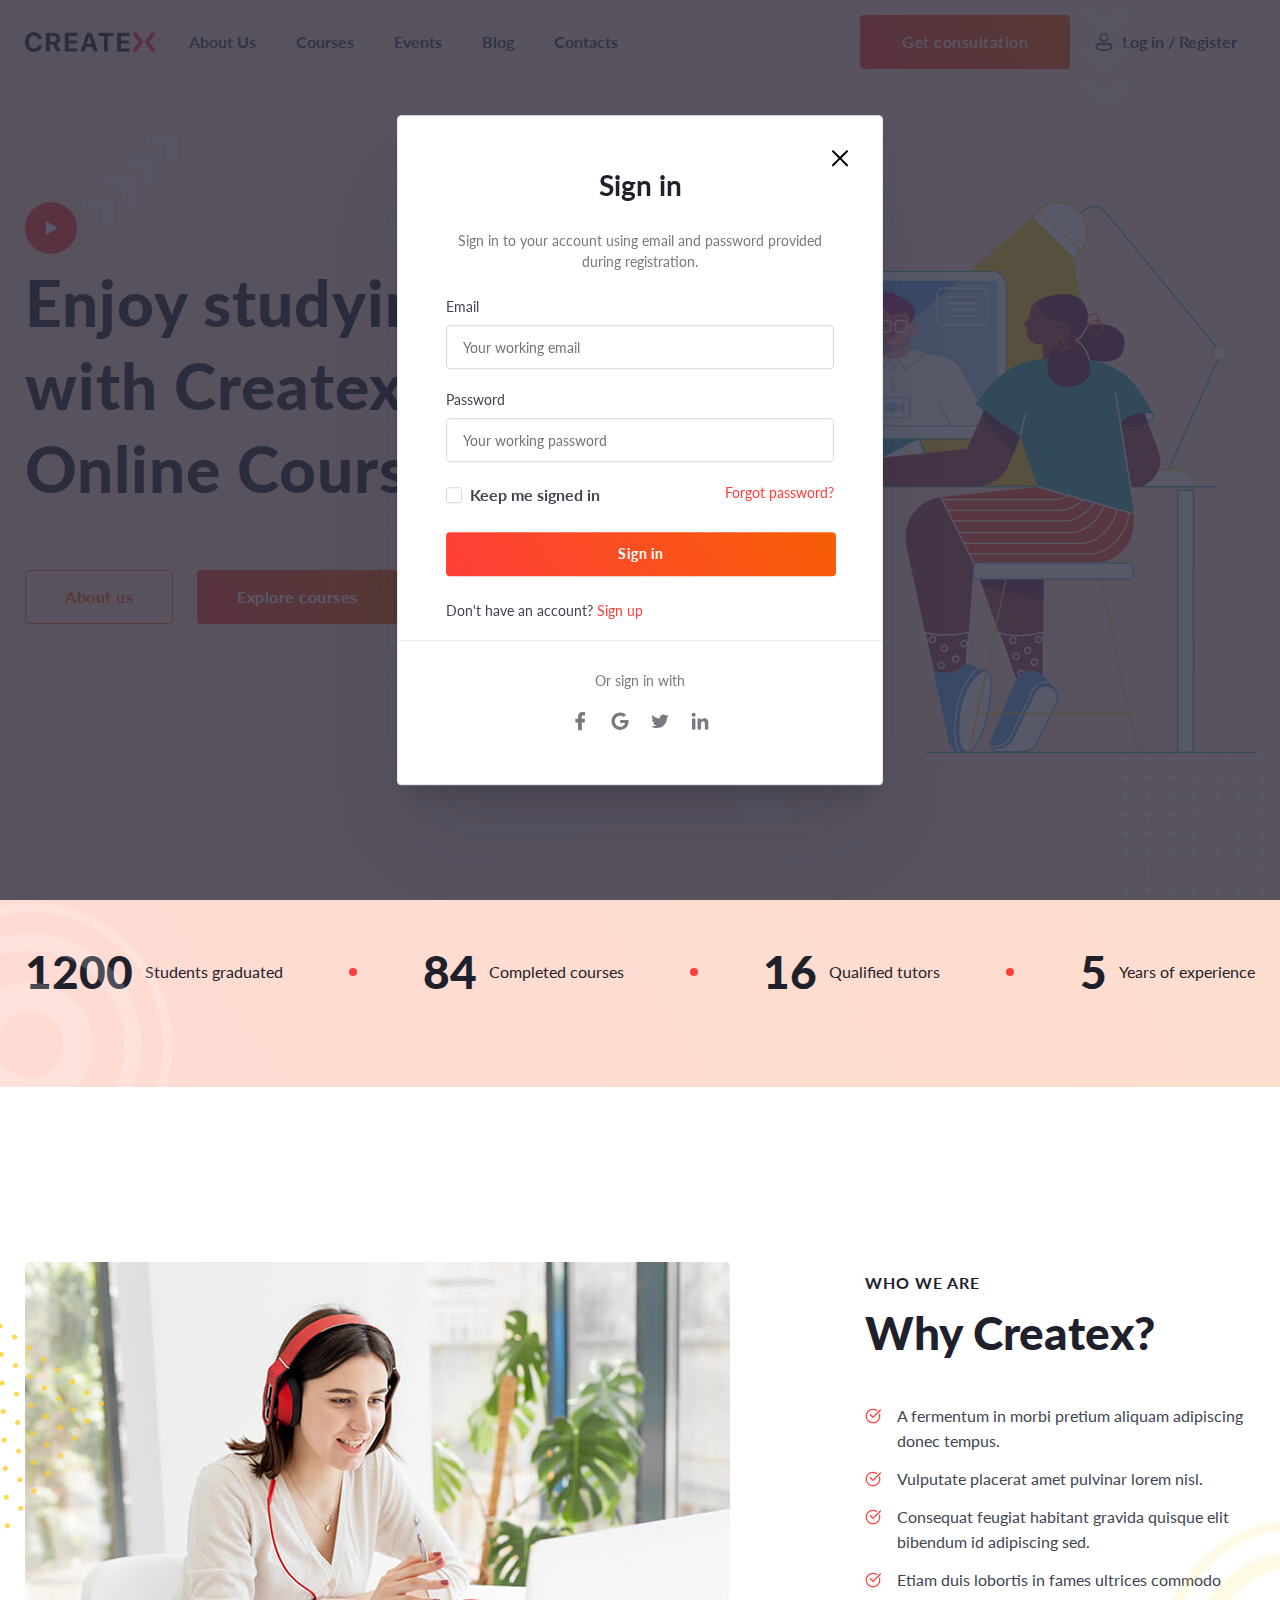
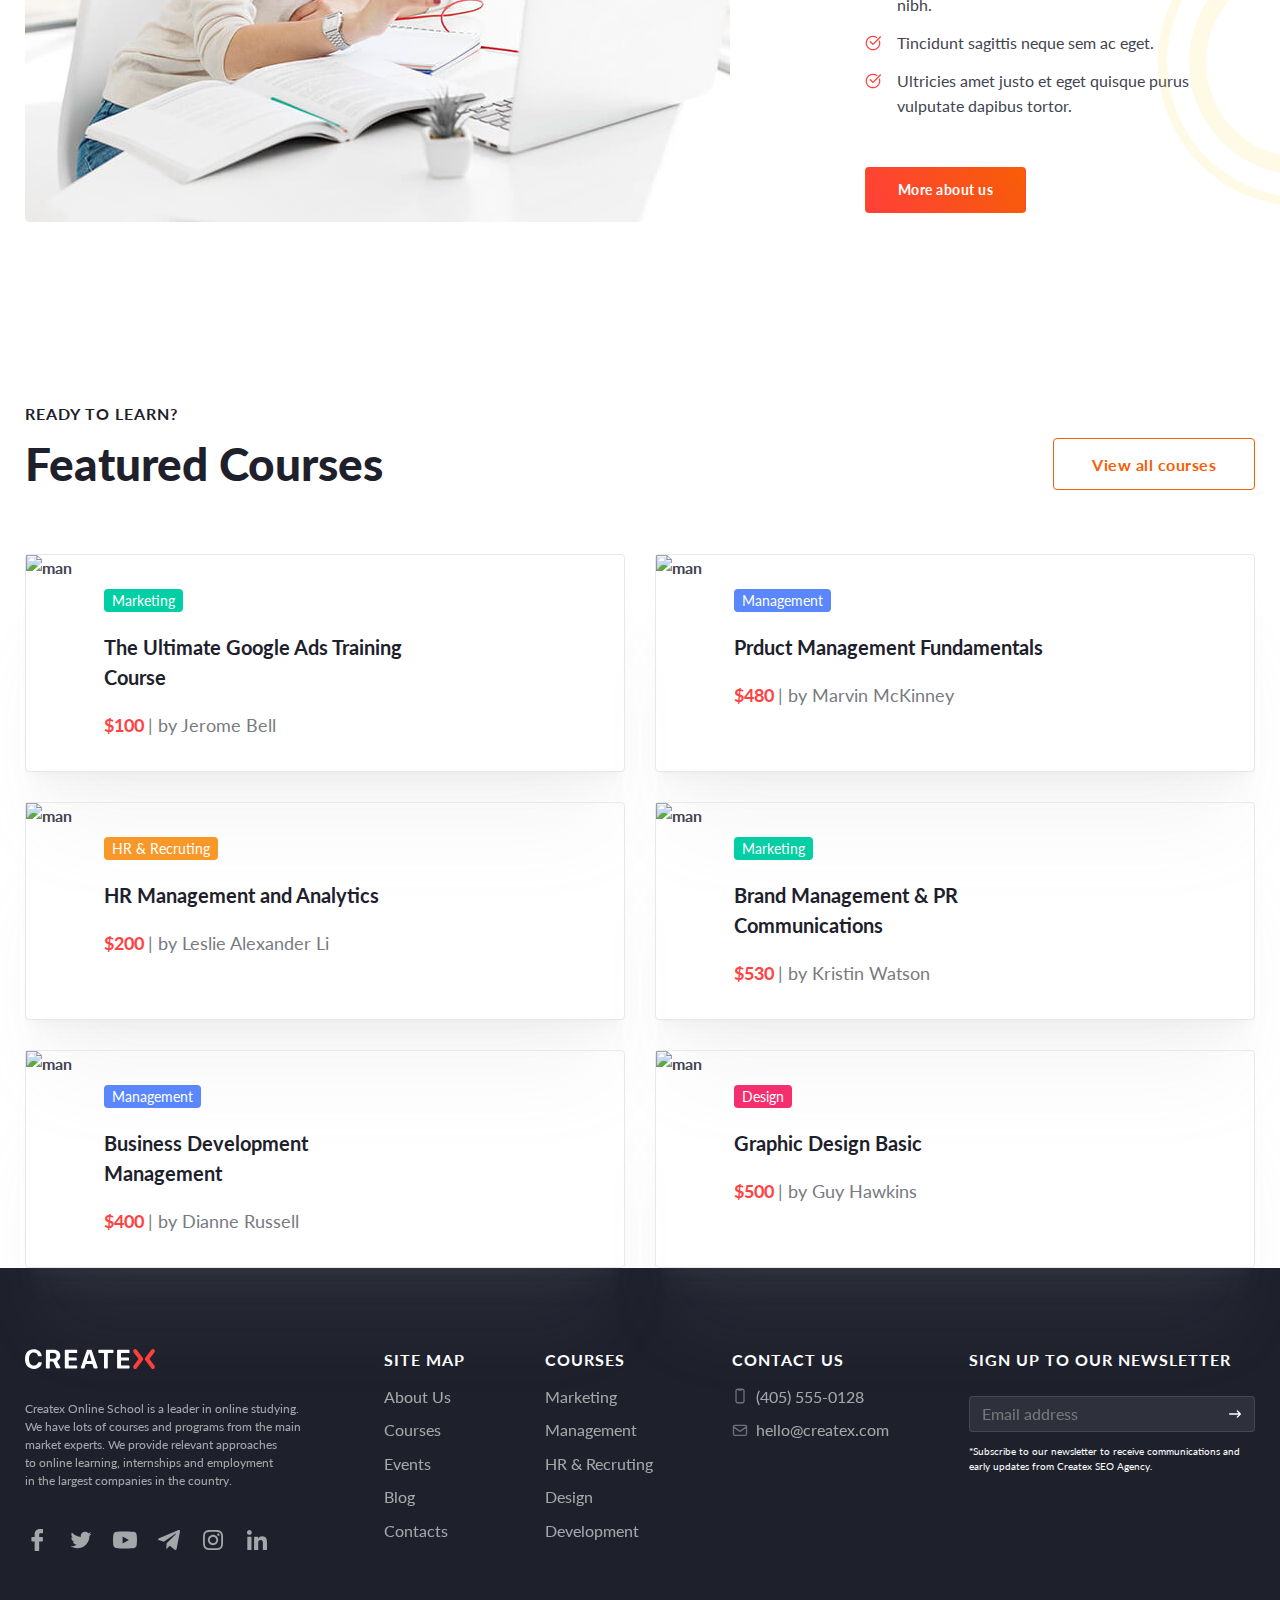
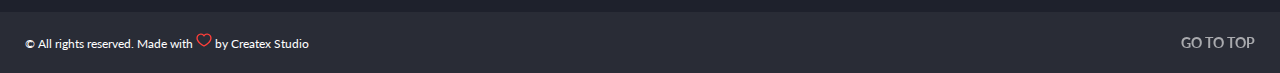
==== commit 6f2a7e67: "готовое модельное окно" ====
--- a/index.html
+++ b/index.html
@@ -16,6 +16,12 @@
       href="https://cdn.jsdelivr.net/npm/modern-normalize@1.1.0/modern-normalize.min.css"
     />
     <link rel="stylesheet" href="./css/styles.css" />
+    <link
+      rel="icon"
+      type="image/png"
+      sizes="32x32"
+      href="./images/logo/favicon-32x32.png"
+    />
   </head>
   <body>
     <!-- header -->
@@ -44,11 +50,11 @@
             <button type="button" class="btn consultation-btn button-fill">
               Get consultation
             </button>
-            <button type="button" class="btn modal-btn">
-              <svg class="icon" width="20" height="20">
+            <button type="button" class="btn modal-btn" data-modal-open>
+              <svg class="modal-open-icon icon" width="20" height="20">
                 <use href="./images/icon/symbol-defs.svg#profile"></use>
               </svg>
-              <span class="text-register">Log in / Register</span>
+              Log in / Register
             </button>
           </div>
         </nav>
@@ -452,5 +458,88 @@
         </div>
       </div>
     </footer>
+
+    <!-- Modal -->
+    <div class="backdrop" data-modal>
+      <div class="modal-window">
+        <button type="button" class="modal-close-btn btn" data-modal-close>
+          <svg class="modal-close-icon" width="24" height="24">
+            <use href="./images/icon/symbol-defs.svg#cross"></use>
+          </svg>
+        </button>
+        <h2 class="modal-title">Sign in</h2>
+        <p class="modal-subtitle">
+          Sign in to your account using email and password provided during
+          registration.
+        </p>
+        <form class="modal-form">
+          <label class="modal-label"
+            >Email<input
+              class="modal-input"
+              type="email"
+              name="user-email"
+              placeholder="Your working email"
+          /></label>
+          <label class="modal-label"
+            >Password<input
+              class="modal-input"
+              type="password"
+              name="user-password"
+              placeholder="Your working password"
+          /></label>
+          <div class="modal-checkbox-wrapper">
+            <label class="modal-checkbox-label"
+              ><input
+                class="modal-checkbox"
+                type="checkbox"
+                name="autologin"
+                value="yes"
+              />Keep me signed in</label
+            >
+            <a class="modal-forgot-link" href="#">Forgot password?</a>
+          </div>
+          <button class="modal-submit-btn btn" type="submit">Sign in</button>
+          <p class="modal-registration-text">
+            Don't have an account?
+            <a href="#" class="modal-registration-link">Sign up</a>
+          </p>
+        </form>
+
+        <div class="modal-bottom-wrapper">
+          <p class="modal-bottom-subtitle">Or sign in with</p>
+          <ul class="modal-bottom-social-list">
+            <li class="modal-bottom-social-item">
+              <a href="" class="modal-bottom-social-link"
+                ><svg class="modal-botton-social-icon" width="20" height="20">
+                  <use href="./images/icon/symbol-defs.svg#facebook"></use>
+                </svg>
+              </a>
+            </li>
+            <li class="modal-bottom-social-item">
+              <a href="" class="modal-bottom-social-link"
+                ><svg class="modal-botton-social-icon" width="20" height="20">
+                  <use href="./images/icon/symbol-defs.svg#google"></use>
+                </svg>
+              </a>
+            </li>
+            <li class="modal-bottom-social-item">
+              <a href="" class="modal-bottom-social-link"
+                ><svg class="modal-botton-social-icon" width="20" height="20">
+                  <use href="./images/icon/symbol-defs.svg#twitter"></use>
+                </svg>
+              </a>
+            </li>
+            <li class="modal-bottom-social-item">
+              <a href="" class="modal-bottom-social-link"
+                ><svg class="modal-botton-social-icon" width="20" height="20">
+                  <use href="./images/icon/symbol-defs.svg#linkedin"></use>
+                </svg>
+              </a>
+            </li>
+          </ul>
+        </div>
+      </div>
+    </div>
+    <script src="./js/modal.js"></script>
   </body>
 </html>
--- a/css/styles.css
+++ b/css/styles.css
@@ -32,6 +32,7 @@
 button {
     cursor: pointer;
     border: none;
+    padding: 0;
 }
 
 a {
@@ -83,7 +84,7 @@
     background-image: none;
     background-color: rgba(0, 0, 0, 0);
     color: var(--text-accent-color);
-    scale:1.07;
+    scale: 0.95;
 }
 .button-blank{
     width: 148px;
@@ -102,7 +103,7 @@
     border-color: transparent;
     background-image: var(--bg-accent-color);
     color: var(--white-text-color);
-    scale:1.07;
+    scale:0.95;
 }
 .icon{
     fill: #424551;
@@ -165,15 +166,24 @@
     width: 180px;
     background: none;
     padding: 13px 0;
-
-}
-.text-register{
     color: var(--primary-text-color);
     font-weight: 700;
     font-size: 16px;
     line-height: 1.6;
-}
-
+    transition: color var(--transition-dur-and-func);
+
+}
+.modal-btn:hover,
+.modal-btn:focus{
+    color: var(--text-accent-color);
+}
+.modal-open-icon{
+    transition: fill var(--transition-dur-and-func);
+}
+.modal-btn:hover .modal-open-icon,
+.modal-btn:focus .modal-open-icon{
+    fill: var(--text-accent-color);
+}
 @keyframes shake-horizontal {
 
     0%,
@@ -618,4 +628,201 @@
     color: var(--white-text-color);
     opacity: 0.6;
 }
-/* ===========================/FOOTER STYLES=========================== */+/* ===========================/FOOTER STYLES=========================== */
+
+/* ===========================MODAL WINDOW STYLES=========================== */
+.backdrop.is-hidden{
+    opacity: 0;
+    visibility: hidden;
+    pointer-events: none;
+}
+.backdrop{
+    position: fixed;
+    top: 0;
+    left: 0;
+    width: 100%;
+    height: 100%;
+    background-color: rgba(46, 47, 66, 0.8);
+    opacity: 1;
+    visibility: visible;
+
+    transition: opacity var(--transition-dur-and-func), visibility var(--transition-dur-and-func);
+}
+.modal-window{
+    position: absolute;
+    top: 50%;
+    left: 50%;
+    transform: translate(-50%, -50%);
+    max-width: 486px;
+    padding: 48px;
+
+    background: var(--white-text-color);
+    border: 1px solid #E5E8ED;
+    box-shadow: 0px 60px 80px -20px rgba(30, 33, 44, 0.16), 0px 26px 24px -10px rgba(30, 33, 44, 0.1), 0px 12px 10px -6px rgba(30, 33, 44, 0.08), 0px 4px 4px -4px rgba(30, 33, 44, 0.05);
+    border-radius: 4px;
+}
+.modal-window::after{
+    content: '';
+    position: absolute;
+    width: 485px;
+    height: 1px;
+    left: 0;
+    top: 524px;
+    background-color: #E5E8ED;
+}
+.modal-close-btn{
+    position: absolute;
+    top: 24px;
+    right: 24px;
+
+    width: 36px;
+    height: 36px;
+    line-height: 0;
+    background-color: transparent;
+    border-radius: 50%;
+    transition: background-color var(--transition-dur-and-func);
+}
+.modal-close-btn:hover,
+.modal-cloe-btn:focus{
+    background-color: #E7E9FC;
+}
+.modal-title{
+    font-size: 28px;
+    line-height: 1.5;
+    text-align: center;
+    color: var(--secondary-text-color);
+    margin-bottom: 24px;
+}
+.modal-subtitle{
+    font-weight: 400;
+    font-size: 14px;
+    line-height: 1.5;
+    text-align: center;
+    color: #787A80;
+    margin-bottom: 24px;
+}
+.modal-form{
+    margin-bottom: 24px;
+}
+.modal-label{
+    margin-bottom: 20px;
+    display: block;
+
+    font-weight: 400;
+    font-size: 14px;
+    line-height: 1.5;
+}
+.modal-checkbox-wrapper{
+    display: flex;
+    justify-content: space-between;
+    margin-bottom: 24px;
+}
+.modal-checkbox-label{
+    margin-bottom: 0;
+    display: inline-flex;
+    align-items: center;
+    gap: 8px;
+}
+.modal-input{
+    width: 100%;
+    height: 44px;
+    padding-left: 16px;
+    margin-top: 8px;
+    border: 1px solid #D7DADD;
+    border-radius: 4px;
+    font-weight: 400;
+    font-size: 14px;
+    line-height: 1.5;
+    color: #9A9CA5;
+}
+.modal-checkbox{
+    appearance: none;
+    width: 16px;
+    height: 16px;
+    background-image: url(../images/icon/check.svg);
+    background-repeat: no-repeat;
+    background-position: center;
+    border: 1px solid #D7DADD;
+    background-color: transparent;
+    background-size: 0;
+    border-radius: 3px;
+
+    transition:background-color var(--transition-dur-and-func), border var(--transition-dur-and-func);
+    cursor: pointer;
+
+}
+.modal-checkbox:checked{
+    background-color: var(--primary-color);
+    border: 1px solid var(--primary-color);
+    background-size: 10px;
+}
+.modal-forgot-link{
+    font-weight: 400;
+    font-size: 14px;
+    line-height: 1.5;
+    color: #FF3F3A;
+}
+.modal-submit-btn{
+    width: 390px;
+    height: 44px;
+    margin-bottom: 24px;
+
+    background: linear-gradient(55.95deg, #FF3F3A 0%, #F75E05 100%);
+    border-radius: 4px;
+
+    font-weight: 700;
+    font-size: 14px;
+    line-height: 3.14;
+    text-align: center;
+    letter-spacing: 0.5px;
+    color: #FFFFFF;
+
+    scale: 1;
+    transition: scale var(--transition-dur-and-func);
+}
+.modal-submit-btn:hover,
+.modal-submit-btn:focus{
+    scale: 0.98;
+}
+.modal-registration-text{
+    margin-bottom: 24px;
+
+    font-weight: 400;
+    font-size: 14px;
+    line-height: 1.5;
+}
+.modal-registration-link{
+    color: var(--primary-color);
+}
+.modal-bottom-wrapper{
+    padding: 1px;
+}
+.modal-bottom-subtitle{
+    margin-top: 24px;
+    margin-bottom: 16px;
+
+    font-weight: 400;
+    font-size: 14px;
+    line-height: 1.5;
+    text-align: center;
+    color: #787A80;
+}
+.modal-bottom-social-list{
+    display: flex;
+    align-items: center;
+    justify-content: center;
+    gap: 12px;
+    line-height: 0;
+}
+.modal-bottom-social-link{
+    padding: 4px;
+}
+.modal-botton-social-icon{
+    fill: #787A80;
+    transition: fill var(--transition-dur-and-func);
+}
+.modal-bottom-social-link:hover .modal-botton-social-icon,
+.modal-bottom-social-link:focus .modal-botton-social-icon{
+    fill: var(--primary-color);
+}
+/* ===========================/MODAL WINDOW STYLES=========================== */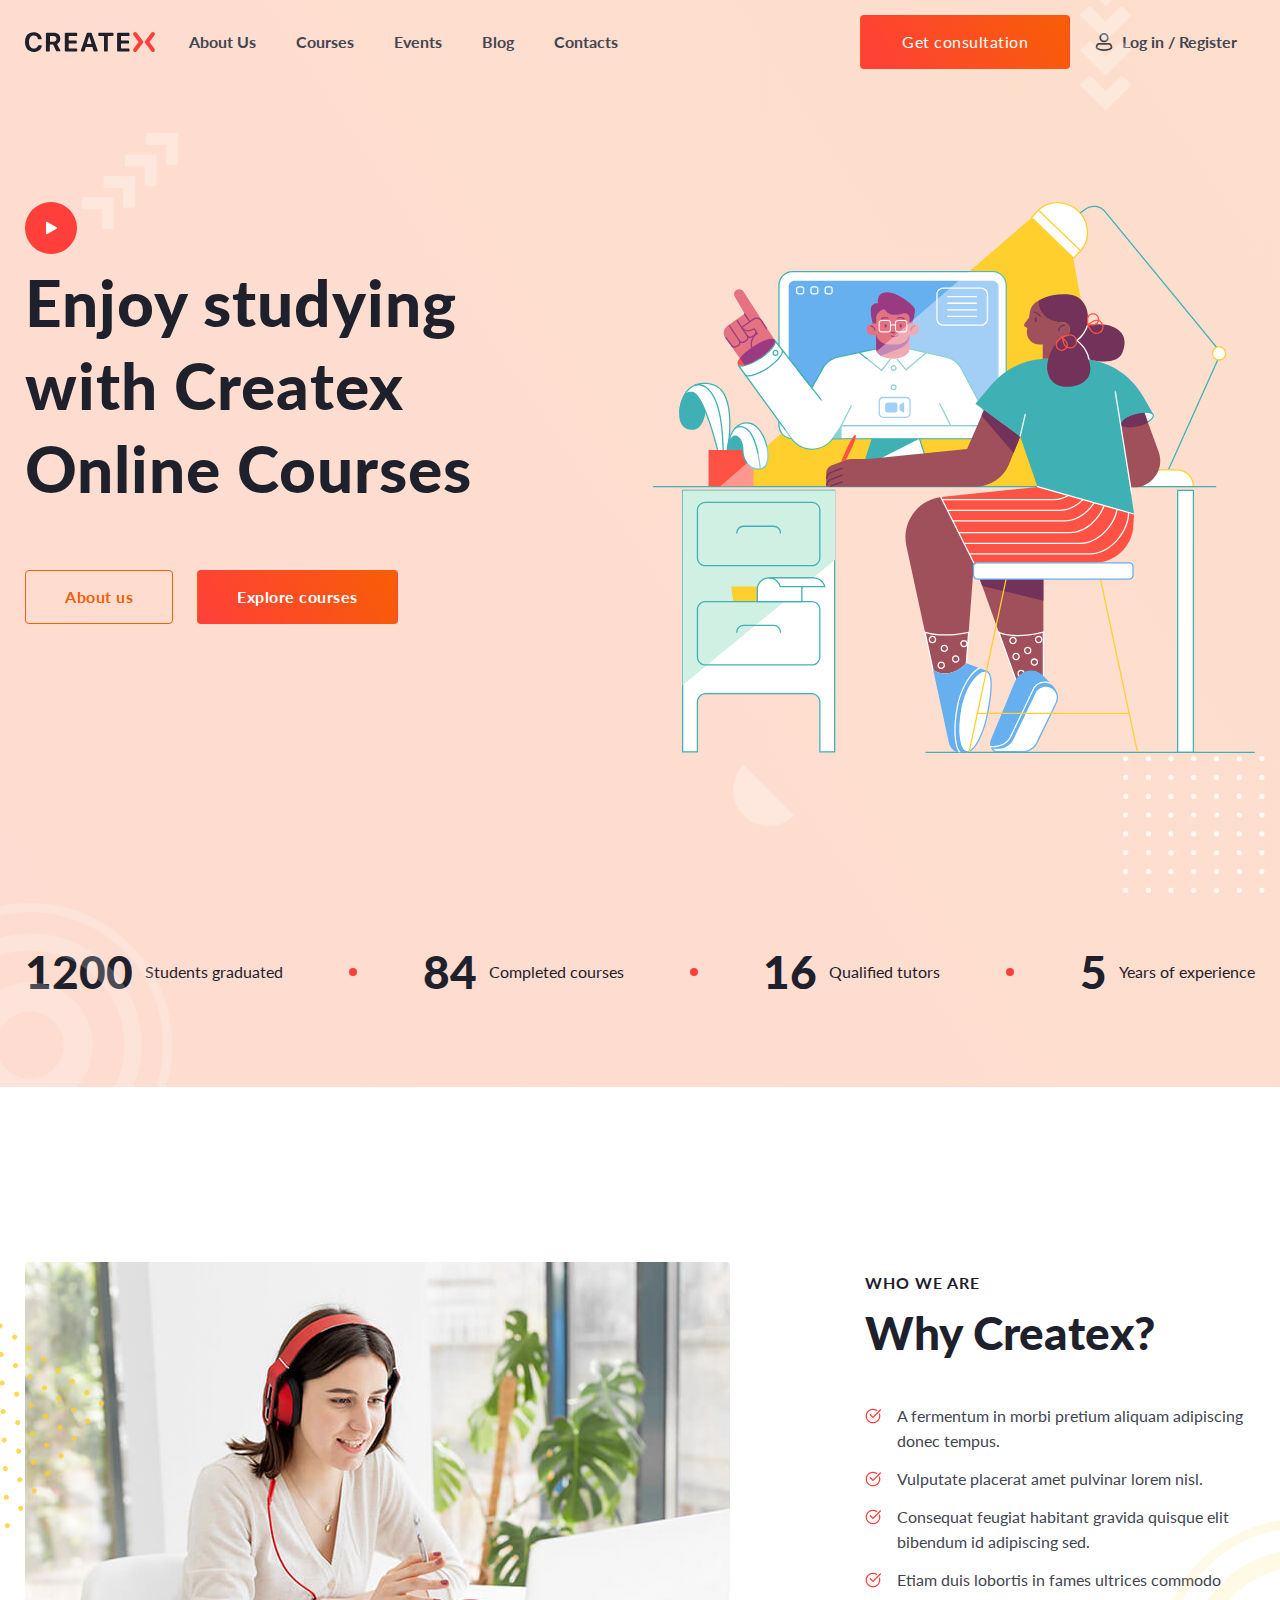
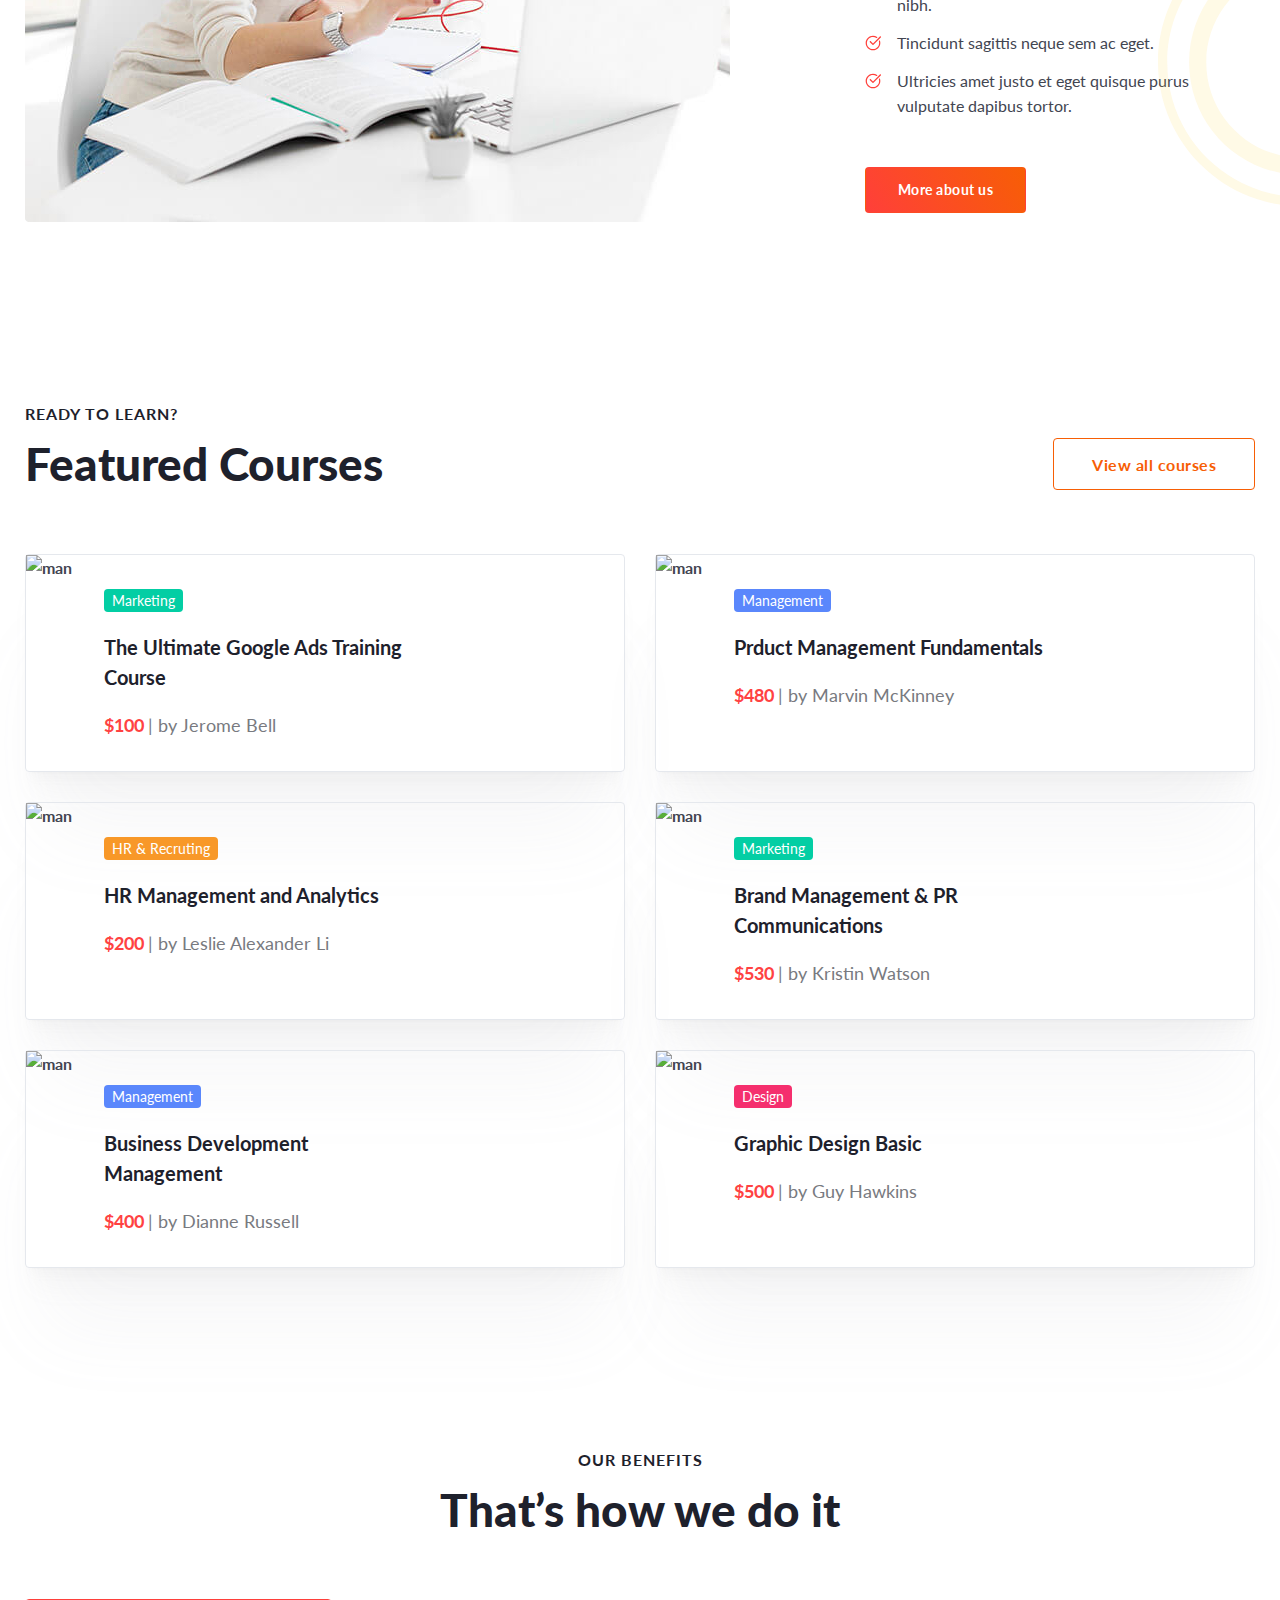
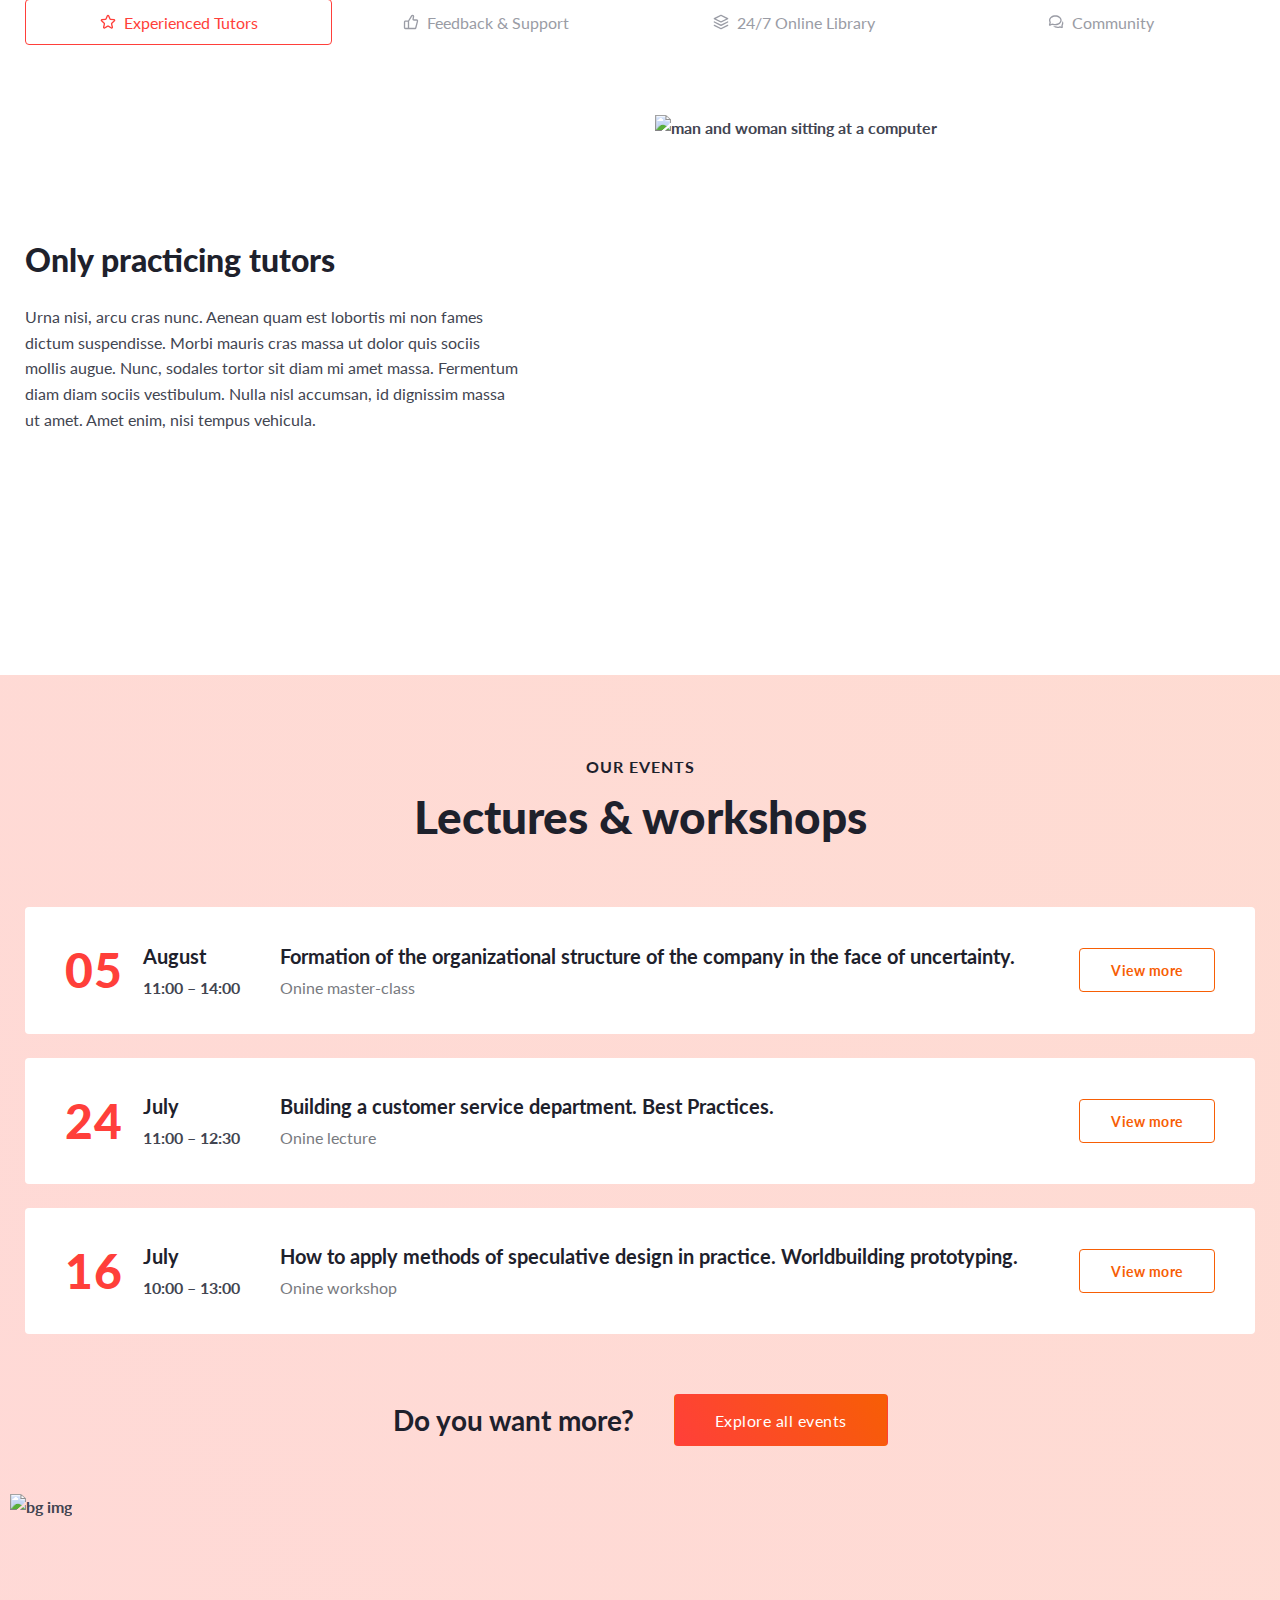
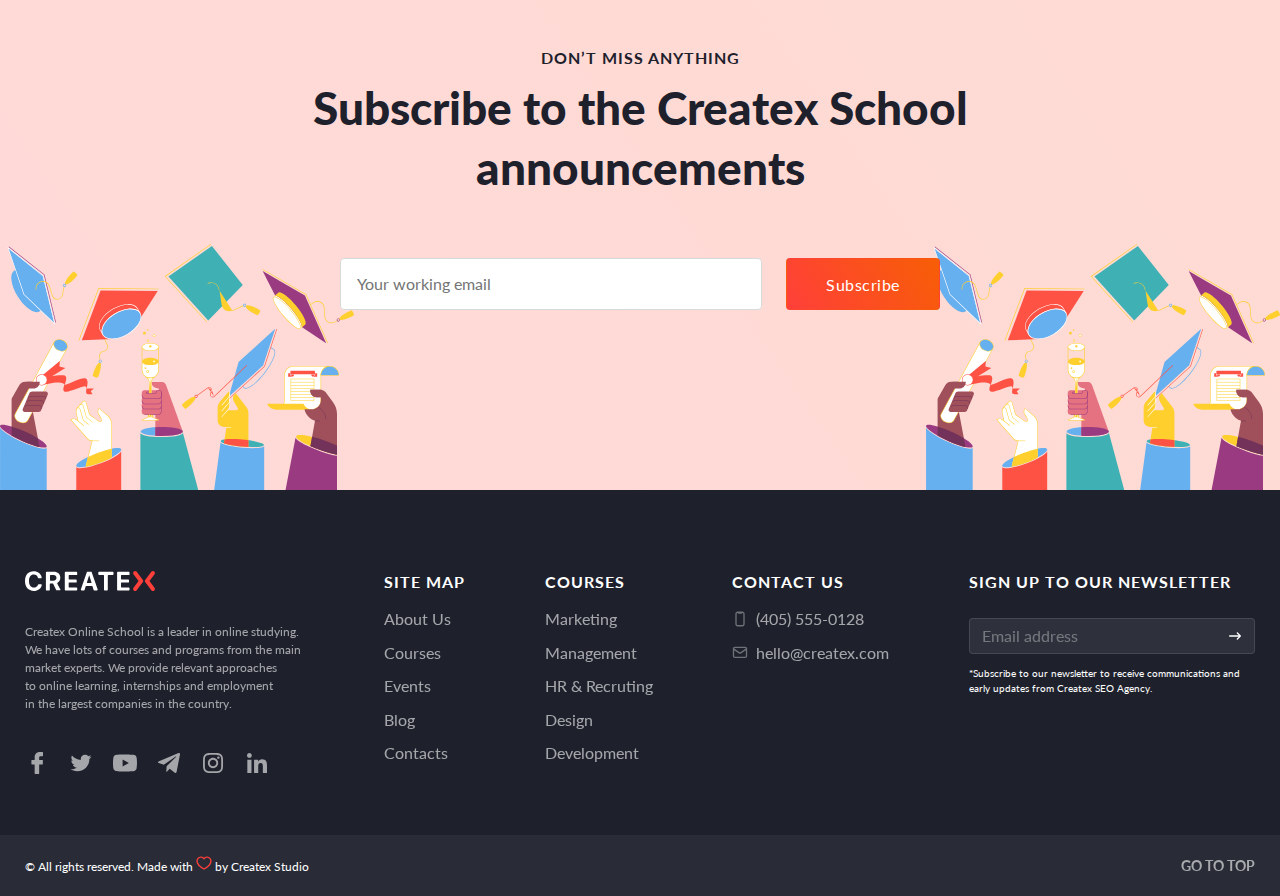
==== commit 1ffef384: "готовая секция hero для всех страниц, а так же готовые секции about и values на about page" ====
--- a/index.html
+++ b/index.html
@@ -39,7 +39,7 @@
                 alt="logo"
               />
             </a>
-            <a href="" class="link menu-link">About Us</a>
+            <a href="./html/about.html" class="link menu-link">About Us</a>
             <a href="" class="link menu-link">Courses</a>
             <a href="" class="link menu-link">Events</a>
             <a href="" class="link menu-link">Blog</a>
@@ -91,7 +91,9 @@
                 Enjoy studying with Createx Online Courses
               </h1>
               <div class="action-link-wrapper">
-                <a href="" class="link action-blank-link button-blank"
+                <a
+                  href="./html/about.html"
+                  class="link action-blank-link button-blank"
                   >About us</a
                 >
                 <a href="" class="link action-fill-link button-fill"
@@ -205,7 +207,9 @@
                 </p>
               </li>
             </ul>
-            <a href="#" class="about-button button-fill"> More about us </a>
+            <a href="./html/about.html" class="about-button button-fill">
+              More about us
+            </a>
           </div>
         </div>
       </section>
@@ -298,6 +302,185 @@
               </div>
             </li>
           </ul>
+        </div>
+      </section>
+
+      <!-- benefits section -->
+      <section class="benefits-section">
+        <div class="container">
+          <p class="benefits-subtitle">Our benefits</p>
+          <h2 class="benefits-title">That’s how we do it</h2>
+          <ul class="benefits-list">
+            <li class="benefits-item">
+              <button class="benefits-button active btn" type="button">
+                <svg class="benefits-icon" width="16" height="16">
+                  <use href="./images/icon/symbol-defs.svg#star"></use>
+                </svg>
+                Experienced Tutors
+              </button>
+            </li>
+            <li class="benefits-item">
+              <button class="benefits-button btn" type="button">
+                <svg class="benefits-icon" width="16" height="16">
+                  <use href="./images/icon/symbol-defs.svg#like"></use>
+                </svg>
+                Feedback & Support
+              </button>
+            </li>
+            <li class="benefits-item">
+              <button class="benefits-button btn" type="button">
+                <svg class="benefits-icon" width="16" height="16">
+                  <use href="./images/icon/symbol-defs.svg#layouts"></use>
+                </svg>
+                24/7 Online Library
+              </button>
+            </li>
+            <li class="benefits-item">
+              <button class="benefits-button btn" type="button">
+                <svg class="benefits-icon" width="16" height="16">
+                  <use href="./images/icon/symbol-defs.svg#chat "></use>
+                </svg>
+                Community
+              </button>
+            </li>
+          </ul>
+          <div class="benefits-bottom-container">
+            <div class="benefits-bottom-wrapper">
+              <h3 class="benefits-bottom-title">Only practicing tutors</h3>
+              <p class="benefits-bottom-text">
+                Urna nisi, arcu cras nunc. Aenean quam est lobortis mi non fames
+                dictum suspendisse. Morbi mauris cras massa ut dolor quis sociis
+                mollis augue. Nunc, sodales tortor sit diam mi amet massa.
+                Fermentum diam diam sociis vestibulum. Nulla nisl accumsan, id
+                dignissim massa ut amet. Amet enim, nisi tempus vehicula.
+              </p>
+            </div>
+            <img
+              src="./images/bg-images/section-4/illustration.svg"
+              alt="man and woman sitting at a computer"
+              width="600"
+              height="440"
+            />
+          </div>
+        </div>
+      </section>
+
+      <!-- events section -->
+      <section class="events-section">
+        <img
+          class="bg-6"
+          src="./images/bg-images/section-4/circles.svg"
+          alt="bg img"
+        />
+        <img
+          class="bg-7"
+          src="./images/bg-images/section-4/dots.svg"
+          alt="bg img"
+        />
+        <div class="container">
+          <p class="events-subtitle">Our Events</p>
+          <h2 class="events-title">Lectures & workshops</h2>
+          <ul class="events-list">
+            <li class="events-item">
+              <div class="left-events-wrapper">
+                <div class="events-left-side-container">
+                  <p class="events-date">05</p>
+                  <div class="wrapper">
+                    <h3 class="events-month">August</h3>
+                    <time class="time-events">11:00 – 14:00</time>
+                  </div>
+                </div>
+                <div class="events-main-side-container">
+                  <h3 class="events-description-title">
+                    Formation of the organizational structure of the company in
+                    the face of uncertainty.
+                  </h3>
+                  <p class="events-description-subtitle">Onine master-class</p>
+                </div>
+              </div>
+              <button type="button" class="events-button button-blank btn">
+                View more
+              </button>
+            </li>
+            <li class="events-item">
+              <div class="left-events-wrapper">
+                <div class="events-left-side-container">
+                  <p class="events-date">24</p>
+                  <div class="wrapper">
+                    <h3 class="events-month">July</h3>
+                    <time class="time-events">11:00 – 12:30</time>
+                  </div>
+                </div>
+                <div class="events-main-side-container">
+                  <h3 class="events-description-title">
+                    Building a customer service department. Best Practices.
+                  </h3>
+                  <p class="events-description-subtitle">Onine lecture</p>
+                </div>
+              </div>
+              <button type="button" class="events-button button-blank btn">
+                View more
+              </button>
+            </li>
+            <li class="events-item">
+              <div class="left-events-wrapper">
+                <div class="events-left-side-container">
+                  <p class="events-date">16</p>
+                  <div class="wrapper">
+                    <h3 class="events-month">July</h3>
+                    <time class="time-events">10:00 – 13:00</time>
+                  </div>
+                </div>
+                <div class="events-main-side-container">
+                  <h3 class="events-description-title">
+                    How to apply methods of speculative design in practice.
+                    Worldbuilding prototyping.
+                  </h3>
+                  <p class="events-description-subtitle">Onine workshop</p>
+                </div>
+              </div>
+              <button type="button" class="events-button button-blank btn">
+                View more
+              </button>
+            </li>
+          </ul>
+          <div class="events-bottom-container">
+            <h3 class="events-bottom-title">Do you want more?</h3>
+            <button type="button" class="events-bottom-button button-fill btn">
+              Explore all events
+            </button>
+          </div>
+        </div>
+      </section>
+
+      <!-- hero section -->
+      <section class="hero-section">
+        <div class="container">
+          <img
+            class="bg-8"
+            src="./images/bg-images/hero/illustration.svg"
+            alt="bg img"
+          />
+          <img
+            src="./images/bg-images/hero/illustration.svg"
+            class="bg-9"
+            alt=""
+          />
+          <p class="hero-subtitle">Don’t miss anything</p>
+          <h2 class="hero-title">
+            Subscribe to the Createx School announcements
+          </h2>
+          <form class="hero-form">
+            <input
+              type="email"
+              name="user-mail"
+              class="hero-form-input"
+              placeholder="Your working email"
+            />
+            <button type="submit" class="hero-submit-button button-fill btn">
+              Subscribe
+            </button>
+          </form>
         </div>
       </section>
     </main>
@@ -365,7 +548,9 @@
             <h2 class="footer-title footer-sitemap-title">SITE MAP</h2>
             <ul class="footer-sitemap-list">
               <li class="footer-sitemap-item">
-                <a href="" class="footer-sitemap-link">About Us</a>
+                <a href="./html/about.html" class="footer-sitemap-link"
+                  >About Us</a
+                >
               </li>
               <li class="footer-sitemap-item">
                 <a href="" class="footer-sitemap-link">Courses</a>
@@ -460,7 +645,7 @@
     </footer>
 
     <!-- Modal -->
-    <div class="backdrop" data-modal>
+    <div class="backdrop is-hidden" data-modal>
       <div class="modal-window">
         <button type="button" class="modal-close-btn btn" data-modal-close>
           <svg class="modal-close-icon" width="24" height="24">
--- a/css/styles.css
+++ b/css/styles.css
@@ -59,6 +59,7 @@
 .current{
     color: var(--text-accent-color);
 }
+
 .container{
     width: 1260px;
     padding-left: 15px;
@@ -94,6 +95,7 @@
     line-height: 3.25;
     letter-spacing: 0.5px;
     color: var(--text-accent-color);
+    background-color: transparent;
     text-align: center;
     scale:1;
     transition: color var(--transition-dur-and-func), border-color var(--transition-dur-and-func), background-image var(--transition-dur-and-func), scale var(--transition-dur-and-func);
@@ -137,14 +139,12 @@
     margin-right: 20px;
 }
 .menu-link{
-    transition: color var(--transition-dur-and-func), scale var(--transition-dur-and-func);
+    transition: color var(--transition-dur-and-func);
     padding: 6px;
-    scale:1;
 }
 .menu-link:hover,
 .menu-link:focus{
-    color: var(--primary-color);
-    scale:1.1;
+    color: var(--text-accent-color);
 }
 .consultation-btn{
     animation: shake-horizontal 8s cubic-bezier(0.455, 0.030, 0.515, 0.955) 6s infinite;
@@ -491,6 +491,261 @@
 }
 /* ===========================/COURSES STYLES=========================== */
 
+/* ===========================BENEFITS STYLES=========================== */
+.benefits-section{
+    padding-top: 180px;
+    padding-bottom: 120px;
+    background-color: var(--white-text-color);
+}
+.benefits-subtitle{
+    margin-bottom: 8px;
+
+    font-size: 16px;
+    line-height: 1.5;
+    text-align: center;
+    letter-spacing: 1px;
+    text-transform: uppercase;
+    color: var(--secondary-text-color);
+}
+.benefits-title{
+    margin-bottom: 60px;
+
+    font-weight: 900;
+    font-size: 46px;
+    line-height: 1.3;
+    text-align: center;
+    color: var(--secondary-text-color);
+}
+.benefits-list{
+    display: flex;
+    justify-content: space-between;
+    align-items: center;
+    margin-bottom: 70px;
+}
+.benefits-button{
+    display: flex;
+    align-items: center;
+    justify-content: center;
+    gap: 8px;
+    width: 307px;
+    height: 46px;
+    background-color: transparent;
+    border-radius: 4px;
+
+    font-size: 16px;
+    line-height: 1.6;
+    color:#9A9CA5;
+    border: 1px solid var(--white-text-color);
+
+    transition: border-color var(--transition-dur-and-func);
+}
+.benefits-button .benefits-icon{
+    fill:#9A9CA5;
+}
+.benefits-button:hover,
+.benefits-button:focus{
+    border-color: #9A9CA5;
+}
+.benefits-button.active{
+    border: 1px solid #FF3F3A;
+    color: #FF3F3A;
+}
+.benefits-button.active .benefits-icon{
+    fill: var(--primary-color);
+}
+.benefits-bottom-container{
+    display: flex;
+    align-items: center;
+    justify-content: space-between;
+}
+.benefits-bottom-title{
+    margin-bottom: 24px;
+    font-weight: 900;
+    font-size: 32px;
+    line-height: 1.3;
+    color: var(--secondary-text-color);
+}
+.benefits-bottom-text{
+    max-width: 495px;
+    font-weight: 400;
+}
+/* ===========================/BENEFITS STYLES=========================== */
+
+/* ===========================EVENTS STYLES=========================== */
+.events-section{
+    overflow: hidden;
+    position: relative;
+    padding-top: 80px;
+    padding-bottom: 80px;
+}
+.bg-6{
+    position: absolute;
+    top: -133px;
+    right: -60px;
+}
+.bg-7{
+    position: absolute;
+    bottom: 7px;
+    left: 10px;
+}
+.events-subtitle{
+    margin-bottom: 8px;
+    font-size: 16px;
+    line-height: 1.5;
+    letter-spacing: 1px;
+    text-transform: uppercase;
+    text-align: center;
+    color: var(--secondary-text-color);
+}
+.events-title{
+    margin-bottom: 60px;
+    font-weight: 900;
+    font-size: 46px;
+    line-height: 1.3;
+    text-align: center;
+    color: var(--secondary-text-color);
+}
+.events-list{
+    display: flex;
+    flex-direction: column;
+    justify-content: center;
+    gap: 24px;
+    margin-bottom: 60px;
+}
+.events-item{
+    display: flex;
+    align-items: center;
+    padding: 32px 40px;
+    width: 1230px;
+    background: #FFFFFF;
+    border-radius: 4px;
+}
+.left-events-wrapper{
+    display: inline-flex;
+    align-items: center;
+    gap: 40px;
+}
+.events-left-side-container{
+    display: flex;
+    align-items: center;
+    gap: 20px;
+}
+.events-date{
+    font-weight: 900;
+    font-size: 48px;
+    line-height: 1.3;
+    letter-spacing: 1px;
+    color: var(--primary-color);
+}
+.events-month{
+    margin-bottom: 4px;
+    font-size: 20px;
+    line-height: 1.5;
+    color: var(--secondary-text-color);
+}
+.events-time{
+    font-weight: 400;
+    font-size: 16px;
+    color: #787A80;
+}
+.events-description-title{
+    margin-bottom: 4px;
+    font-weight: 700;
+    font-size: 20px;
+    line-height: 1.5;
+    color: var(--secondary-text-color);
+}
+.events-description-subtitle{
+    font-weight: 400;
+    font-size: 16px;
+    color: #787A80;
+}
+.events-button{
+    margin-left: auto;
+    width: 136px;
+    height: 44px;
+    background-color: transparent;
+    font-size: 14px;
+    line-height: 3.14;
+}
+.events-bottom-container{
+    display: flex;
+    align-items: center;
+    justify-content: center;
+    gap: 40px;
+}
+.events-bottom-title{
+    font-size: 28px;
+    line-height: 1.5;
+    color: var(--secondary-text-color);
+}
+.events-bottom-button{
+    width: 214px;
+    height: 52px;
+}
+/* ===========================/EVENTS STYLES=========================== */
+
+/* ===========================HERO STYLES=========================== */
+.hero-section{
+    position: relative;
+    padding-top: 120px;
+    padding-bottom: 180px;
+}
+.bg-8{
+    position: absolute;
+    bottom: 0;
+    left: 0;
+}
+.bg-9{
+    position: absolute;
+    bottom: 0;
+    right: 0;
+}
+.hero-subtitle{
+    margin-bottom: 8px;
+    font-size: 16px;
+    line-height: 1.5;
+    text-align: center;
+    letter-spacing: 1px;
+    text-transform: uppercase;
+    color: var(--secondary-text-color);
+}
+.hero-title{
+    margin-right: auto;
+    margin-left: auto;
+    max-width: 810px;
+    margin-bottom: 60px;
+    font-weight: 900;
+    font-size: 46px;
+    line-height: 130%;
+    text-align: center;
+    color: #1E212C;
+}
+.hero-form{
+    display: flex;
+    justify-content: center;
+    align-items: center;
+    gap: 24px;
+}
+.hero-form-input{
+    width: 422px;
+    height: 52px;
+    padding-left: 16px;
+    font-size: 16px;
+    line-height: 1.6;
+    background: #FFFFFF;
+    border: 1px solid #D7DADD;
+    border-radius: 4px;
+
+    font-weight: 400;
+    color: #9A9CA5;
+}
+.hero-submit-button{
+    width: 154px;
+    height: 52px;
+}
+/* ===========================/HERO STYLES=========================== */
+
 /* ===========================FOOTER STYLES=========================== */
 .footer{
     background-color: var(--secondary-text-color);
